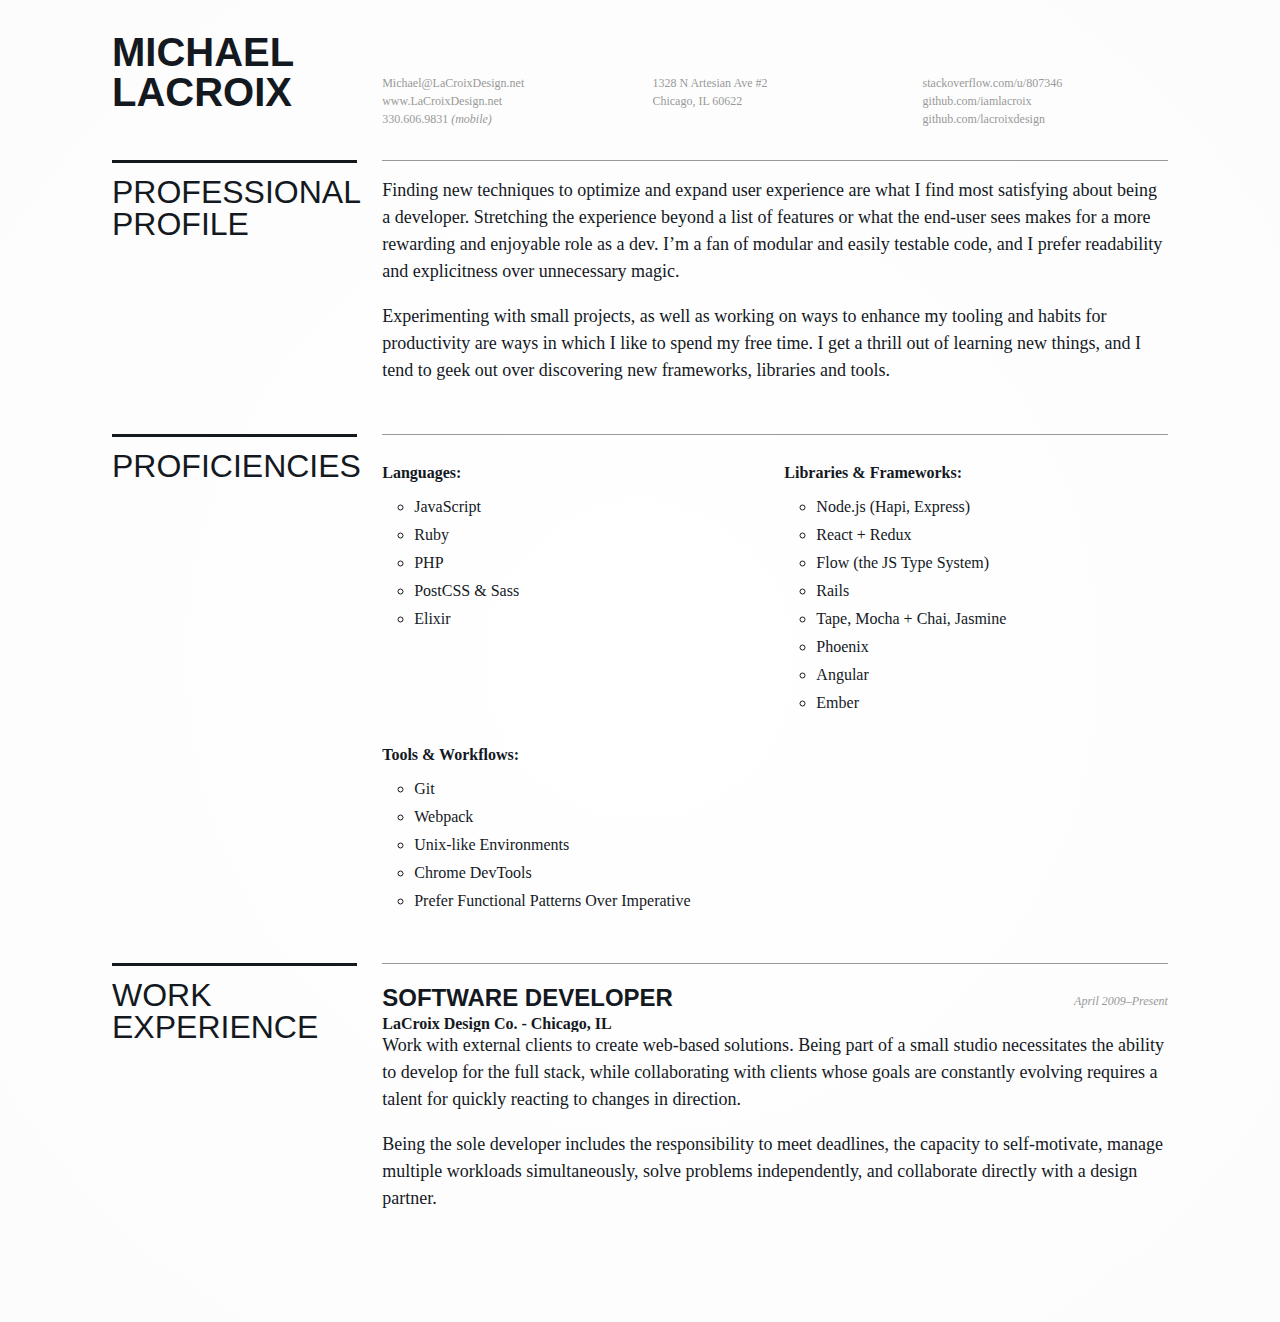
==== index.html @ 907eaae1 "Automated commit at 2016-06-10 21:20:50 UTC by middleman-deploy 0.1.3" ====
<!DOCTYPE html> <html class=no-js lang=en-US> <head> <meta charset=utf-8> <title>Résumé of Michael LaCroix</title> <meta http-equiv=Content-Type content="text/html; charset=UTF-8"> <meta http-equiv=X-UA-Compatible content="IE=edge,chrome=1"> <meta name=description content="Michael LaCroix is a software developer located in Chicago, IL"> <meta name=author content="Michael LaCroix, James LaCroix"> <meta name=viewport content="initial-scale=1.0, user-scalable=no, maximum-scale=1.0"> <meta name=apple-mobile-web-app-capable content=yes> <meta name=apple-mobile-web-app-status-bar-style content=black> <meta property="og:title" content="Résumé of Michael LaCroix"> <meta property="og:image" content="http://michael.lacroix.io/images/facebook-meta-image-52f21f10.png"> <meta property="og:url" content="http://michael.lacroix.io/"> <meta property="og:description" content="Michael LaCroix is a software developer located in Chicago, IL"> <meta property="og:site_name" content="Résumé of Michael LaCroix"> <link href="/favicon.ico" rel="shortcut icon"> <link rel=apple-touch-icon href="/apple-touch-icon-60x60.png"> <link rel=apple-touch-icon href="/apple-touch-icon-76x76.png" sizes=76x76> <link rel=apple-touch-icon href="/apple-touch-icon-120x120.png" sizes=120x120> <link rel=apple-touch-icon href="/apple-touch-icon-152x152.png" sizes=152x152> <link rel=canonical href="//michael.lacroix.io/"> <link href="/stylesheets/application-af970063.css" media=all rel=stylesheet /> <link rel=stylesheet href="//cloud.typography.com/806434/641502/css/fonts.css"> <script src="/javascripts/modernizr-b9464f14.js"></script> <script>
      (function(i,s,o,g,r,a,m){i['GoogleAnalyticsObject']=r;i[r]=i[r]||function(){
      (i[r].q=i[r].q||[]).push(arguments)},i[r].l=1*new Date();a=s.createElement(o),
      m=s.getElementsByTagName(o)[0];a.async=1;a.src=g;m.parentNode.insertBefore(a,m)
      })(window,document,'script','//www.google-analytics.com/analytics.js','ga');

      ga('create', 'UA-11518275-13', 'lacroix.io');
      ga('send', 'pageview');
    </script> </head> <body> <header id=header><div class=l-constrained><div class=l-titling><h1>Michael LaCroix</h1></div><div class=l-content><div class=l-contact><div class="l-contact-item header--contact"><h4><a href="mailto:michael@lacroixdesign.net">Michael@LaCroixDesign.net</a></h4><h4><a href="//www.lacroixdesign.net" target=_blank>www.LaCroixDesign.net</a></h4><h4><a href="tel:+13306069831">330.606.9831 <em>(mobile)</em></a></h4></div><div class="l-contact-item header--contact"><h4>1328 N Artesian Ave #2<br>Chicago, IL 60622</h4></div><div class="l-contact-item header--contact ie-omega"><h4><a href="//stackoverflow.com/users/807346/michael-lacroix" target=_blank>stackoverflow.com/u/807346</a></h4><h4><a href="https://github.com/iamlacroix" target=_blank>github.com/iamlacroix</a></h4><h4><a href="https://github.com/lacroixdesign" target=_blank>github.com/lacroixdesign</a></h4></div></div></div></div></header> <div class=l-constrained><section class=l-section id=profile><div class=l-titling><div class=m-section-title><h1>Professional Profile</h1></div></div><div class="l-content m-content"><p>Finding new techniques to optimize and expand user experience are what I find most satisfying about being a developer. Stretching the experience beyond a list of features or what the end-user sees makes for a more rewarding and enjoyable role as a dev. I’m a fan of modular and easily testable code, and I prefer readability and explicitness over unnecessary magic.</p><p>Experimenting with small projects, as well as working on ways to enhance my tooling and habits for productivity are ways in which I like to spend my free time. I get a thrill out of learning new things, and I tend to geek out over discovering new frameworks, libraries and tools.</p></div></section><section class=l-section id=skills><div class=l-titling><div class=m-section-title><h1>Proficiencies</h1></div></div><div class="l-content m-content"><div class=l-skills><h3>Languages:</h3><ul><li>JavaScript</li><li>Ruby</li><li>PHP</li><li>PostCSS & Sass</li><li>Elixir</li></ul></div><div class="l-skills ie-omega"><h3>Libraries &amp; Frameworks:</h3><ul><li>Node.js (Hapi, Express)</li><li>React + Redux</li><li>Flow (the JS Type System)</li><li>Rails</li><li>Tape, Mocha + Chai, Jasmine</li><li>Phoenix</li><li>Angular</li><li>Ember</li></ul></div><div class=l-skills><h3>Tools &amp; Workflows:</h3><ul class=m-skills><li>Git</li><li>Webpack</li><li>Unix-like Environments</li><li>Chrome DevTools</li><li>Prefer Functional Patterns Over Imperative</li></ul></div></div></section><section class=l-section id=experience><div class=l-titling><div class=m-section-title><h1>Work Experience</h1></div></div><div class="l-content m-content"><article><div class=l-meta><div class=l-position><h2>Software Developer</h2><h3>LaCroix Design Co. - Chicago, IL</h3></div><div class=l-timeframe><h4>April 2009&ndash;Present</h4></div></div><p>Work with external clients to create web-based solutions. Being part of a small studio necessitates the ability to develop for the full stack, while collaborating with clients whose goals are constantly evolving requires a talent for quickly reacting to changes in direction.</p><p>Being the sole developer includes the responsibility to meet deadlines, the capacity to self-motivate, manage multiple workloads simultaneously, solve problems independently, and collaborate directly with a design partner.</p></article></div></section></div> <br/><br/><br/> <script>
      var clicky_site_ids = clicky_site_ids || [];
      clicky_site_ids.push(100743372);
      (function() {
        var s = document.createElement('script');
        s.type = 'text/javascript';
        s.async = true;
        s.src = '//static.getclicky.com/js';
        ( document.getElementsByTagName('head')[0] || document.getElementsByTagName('body')[0] ).appendChild( s );
      })();
    </script> </body> </html>
---- stylesheets/application-af970063.css ----
*{-webkit-box-sizing:border-box;-moz-box-sizing:border-box;box-sizing:border-box}/*! normalize.css v2.1.0 | MIT License | git.io/normalize */article,aside,details,figcaption,figure,footer,header,hgroup,main,nav,section,summary{display:block}audio,canvas,video{display:inline-block}audio:not([controls]){display:none;height:0}[hidden]{display:none}html{font-family:sans-serif;-webkit-text-size-adjust:100%;-ms-text-size-adjust:100%}body{margin:0}a:focus{outline:thin dotted}a:active,a:hover{outline:0}h1{font-size:2em;margin:0.67em 0}abbr[title]{border-bottom:1px dotted}b,strong{font-weight:bold}dfn{font-style:italic}hr{-moz-box-sizing:content-box;box-sizing:content-box;height:0}mark{background:#ff0;color:#000}code,kbd,pre,samp{font-family:monospace, serif;font-size:1em}pre{white-space:pre-wrap}q{quotes:"\201C" "\201D" "\2018" "\2019"}small{font-size:80%}sub,sup{font-size:75%;line-height:0;position:relative;vertical-align:baseline}sup{top:-0.5em}sub{bottom:-0.25em}img{border:0}svg:not(:root){overflow:hidden}figure{margin:0}fieldset{border:1px solid #c0c0c0;margin:0 2px;padding:0.35em 0.625em 0.75em}legend{border:0;padding:0}button,input,select,textarea{font-family:inherit;font-size:100%;margin:0}button,input{line-height:normal}button,select{text-transform:none}button,html input[type="button"],input[type="reset"],input[type="submit"]{-webkit-appearance:button;cursor:pointer}button[disabled],html input[disabled]{cursor:default}input[type="checkbox"],input[type="radio"]{box-sizing:border-box;padding:0}input[type="search"]{-webkit-appearance:textfield;-moz-box-sizing:content-box;-webkit-box-sizing:content-box;box-sizing:content-box}input[type="search"]::-webkit-search-cancel-button,input[type="search"]::-webkit-search-decoration{-webkit-appearance:none}button::-moz-focus-inner,input::-moz-focus-inner{border:0;padding:0}textarea{overflow:auto;vertical-align:top}table{border-collapse:collapse;border-spacing:0}html body{padding-left:0;padding-right:0}*{-webkit-font-smoothing:antialiased !important;-moz-osx-font-smoothing:grayscale !important}body{padding:0;margin:0;color:#444;background:#FFF;font-family:"HelveticaNeue", "Helvetica Neue", Helvetica, Arial, sans-serif;font-size:100%;font-weight:normal;line-height:1.25}::selection{background:#DDD;text-shadow:none}hr{border:solid #ddd;border-width:1px 0 0;clear:both;margin:1em 0;height:0}h1,h2,h3,h4,h5,h6{line-height:1.5;margin:0}h1{font-size:2em}h2{font-size:1.75em}h3{font-size:1.5em}h4{font-size:1.25em}h5{font-size:1em}h6{font-size:0.75em}p{margin:0 0 1em 0}em{font-style:italic}strong{font-weight:bold}small{font-size:80%}a,a:hover,a:focus,a:visited{color:inherit;text-decoration:none;outline:0}blockquote,blockquote p{font-size:1.125em;line-height:1.35em;color:#777;font-style:italic}blockquote{margin:0 0 1.25em;padding:0.5em 1.25em 0 1.25em;border-left:1px solid #ddd}ul,ol{padding:0;margin-bottom:1.25em;margin-left:2em}ol{list-style:decimal}ul{list-style:circle}ul.square{list-style:square outside}ul.circle{list-style:circle outside}ul.disc{list-style:disc outside}ul ul,ul ol,ol ol,ol ul{margin:0.25em 0 0.25em 2em;font-size:90%}ul ul li,ul ol li,ol ol li,ol ul li{margin-bottom:0.5em}li{margin-bottom:0.5em}form{margin-bottom:1.25em}fieldset{padding:0;margin:0 0 1.25em 0;border:none}input[type="text"],input[type="password"],input[type="email"],textarea,select{border:1px solid #ccc;padding:6px 4px;outline:none;-moz-border-radius:2px;-webkit-border-radius:2px;border-radius:2px;font:13px "HelveticaNeue", "Helvetica Neue", Helvetica, Arial, sans-serif;color:#777;margin:0;width:210px;max-width:100%;display:block;margin-bottom:1.25em;background:#fff}select{height:1.625em;line-height:1.625em;padding:0}input[type="text"]:focus,input[type="password"]:focus,input[type="email"]:focus,textarea:focus{border:1px solid #aaa;color:#444;-moz-box-shadow:0 0 3px rgba(0,0,0,0.2);-webkit-box-shadow:0 0 3px rgba(0,0,0,0.2);box-shadow:0 0 3px rgba(0,0,0,0.2)}textarea{min-height:60px}label,legend{display:block;margin-bottom:0.25em;font-weight:bold;font-size:0.8125em}select{width:15em}input[type="checkbox"]{display:inline}label span,legend span{font-weight:normal;font-size:0.875em;color:#444}table caption{text-transform:uppercase;font-weight:bold;padding-left:0.5em;color:#666}th,td{border-bottom:1px solid #eeeeee;padding:0.75em 0.5em;text-align:left}table.simple td,table.simple th{border:none;padding:0.75em 0.7em 0.75em 0}table.bordered td,table.bordered th{border:1px solid #ddd}table.stroked td,table.stroked th{border-bottom:1px solid #eee}table.striped tbody tr:nth-child(odd) td{background-color:#f8f8f8}table.hovered tbody tr:hover td,table.hovered thead tr:hover th{background-color:#f6f6f6}.thead-gray td,.thead-gray th{background-color:#f0f0f0}.thead-black td,.thead-black th{font-weight:normal;color:#f6f6f6;color:rgba(255,255,255,0.9);background-color:#222}table.bordered .thead-black td,table.bordered .thead-black th{border:1px solid #444}@font-face{font-family:"icomoon";src:url("/fonts/icomoon/icomoon-0a1be534.eot");src:url("/fonts/icomoon/icomoon-0a1be534.eot?#iefix") format("eot"),url("/fonts/icomoon/icomoon-99ff1fd2.woff") format("woff"),url("/fonts/icomoon/icomoon-293a812c.ttf") format("truetype"),url("/fonts/icomoon/icomoon-2fbc4300.svg") format("svg")}[data-icon]:before{font-family:'icomoon';content:attr(data-icon);speak:none;font-weight:normal;line-height:1;display:inline-block;-webkit-font-smoothing:antialiased;font-style:normal}[data-icon]{display:inline-block}@media \0screen{.ie-omega{margin-right:0 !important}}p,a,h1,h2,h3,h4,h5,label{color:inherit;font-family:inherit}h1{font-family:"Gotham Cond SSm A", "Gotham Cond SSm B", "Helvetica Neue", Verdana, Helvetica, Arial, sans-serif;font-size:2em;font-weight:400;text-transform:uppercase;line-height:1}h2{font-family:"Gotham SSm A", "Gotham SSm B", "Helvetica Neue", Verdana, Helvetica, Arial, sans-serif;font-size:1.5em;text-transform:uppercase}h3{font-family:"Mercury SSm copy A", "Mercury SSm copy B", Georgia, Cambria, "Times New Roman", Times, serif;font-size:1em;line-height:1;text-transform:capitalize}h4{color:#999999;font-family:"Mercury SSm A", "Mercury SSm B", Georgia, Cambria, "Times New Roman", Times, serif;font-size:.75em;font-weight:400}p{line-height:1.5}body{background:white;background-color:white;background-image:-webkit-gradient(radial, center center, 0, center center, 460, color-stop(0%, #fff), color-stop(100%, #fcfcfc));background-image:-webkit-radial-gradient(#fff, #fcfcfc);background-image:radial-gradient(#ffffff,#fcfcfc);color:#14191f;font-family:"Mercury SSm A", "Mercury SSm B", Georgia, Cambria, "Times New Roman", Times, serif;text-shadow:1px 1px 1px transparent}a{color:#999999}a:visited{color:#999999}a:hover{color:#f27390}a:active{color:#ec2d58}.l-constrained{overflow:hidden;*zoom:1;max-width:68em;margin-left:auto;margin-right:auto;padding-right:1em;padding-left:1em}.l-section{overflow:hidden;*zoom:1;display:block;margin-bottom:1em}.l-skills{margin-top:0.875em}@media screen and (min-width: 768px){.l-contact-item{display:block;float:left;margin-right:2.35765%;width:31.76157%}.l-contact-item:last-child{margin-right:0}.l-skills{display:block;float:left;margin-right:2.35765%;width:48.82117%}.l-skills:last-child{margin-right:0}.l-skills:nth-child(2n){margin-right:0}.l-skills:nth-child(2n+1){clear:left}}@media screen and (min-width: 900px){.l-titling{display:block;float:left;margin-right:2.35765%;width:23.23176%}.l-titling:last-child{margin-right:0}.l-content{display:block;float:left;margin-right:2.35765%;width:74.41059%;margin-right:0}.l-content:last-child{margin-right:0}.l-contact{overflow:hidden;*zoom:1;display:block;margin-top:2em}.l-contact-item{display:block;float:left;margin-right:3.16844%;width:31.22104%}.l-contact-item:last-child{margin-right:0}.l-meta{overflow:hidden;*zoom:1;display:block}.l-position{display:block;float:left;margin-right:3.16844%;width:65.61052%}.l-position:last-child{margin-right:0}.l-timeframe{display:block;float:left;margin-right:3.16844%;width:31.22104%;margin-right:0}.l-timeframe:last-child{margin-right:0}}@media print{.l-contact-item{display:block;float:left;margin-right:2.35765%;width:31.76157%}.l-contact-item:last-child{margin-right:0}.l-skills{display:block;float:left;margin-right:2.35765%;width:48.82117%}.l-skills:last-child{margin-right:0}.l-skills:nth-child(2n){margin-right:0}.l-skills:nth-child(2n+1){clear:left}.l-titling{display:block;float:left;margin-right:2.35765%;width:23.23176%}.l-titling:last-child{margin-right:0}.l-content{display:block;float:left;margin-right:2.35765%;width:74.41059%;margin-right:0}.l-content:last-child{margin-right:0}.l-contact{overflow:hidden;*zoom:1;display:block;margin-top:2em}.l-contact-item{display:block;float:left;margin-right:3.16844%;width:31.22104%}.l-contact-item:last-child{margin-right:0}.l-meta{overflow:hidden;*zoom:1;display:block}.l-position{display:block;float:left;margin-right:3.16844%;width:65.61052%}.l-position:last-child{margin-right:0}.l-timeframe{display:block;float:left;margin-right:3.16844%;width:31.22104%;margin-right:0}.l-timeframe:last-child{margin-right:0}.l-titling{font-size:0.625em}}.old-ie .l-contact-item{display:block;float:left;margin-right:2.35765%;width:31.76157%}.old-ie .l-contact-item:last-child{margin-right:0}.old-ie .l-skills{display:block;float:left;margin-right:2.35765%;width:48.82117%}.old-ie .l-skills:last-child{margin-right:0}.old-ie .l-skills:nth-child(2n){margin-right:0}.old-ie .l-skills:nth-child(2n+1){clear:left}.old-ie .l-titling{display:block;float:left;margin-right:2.35765%;width:23.23176%}.old-ie .l-titling:last-child{margin-right:0}.old-ie .l-content{display:block;float:left;margin-right:2.35765%;width:74.41059%;margin-right:0}.old-ie .l-content:last-child{margin-right:0}.old-ie .l-contact{overflow:hidden;*zoom:1;display:block;margin-top:2em}.old-ie .l-contact-item{display:block;float:left;margin-right:3.16844%;width:31.22104%}.old-ie .l-contact-item:last-child{margin-right:0}.old-ie .l-meta{overflow:hidden;*zoom:1;display:block}.old-ie .l-position{display:block;float:left;margin-right:3.16844%;width:65.61052%}.old-ie .l-position:last-child{margin-right:0}.old-ie .l-timeframe{display:block;float:left;margin-right:3.16844%;width:31.22104%;margin-right:0}.old-ie .l-timeframe:last-child{margin-right:0}.m-content{border-top:1px solid #999999;padding:1em 0}.m-content h4{font-style:italic}@media screen and (min-width: 900px){.m-content p{font-size:1.125em}.m-content h4{margin-top:1em;text-align:right}.m-content .content-profile{margin-top:0.3125em}}@media \0screen{.m-content p{font-size:1.125em}.m-content h4{margin-top:1em;text-align:right}.m-content .content-profile{margin-top:0.3125em}}.m-section-title{padding-top:0.8125em;border-top:3px solid #14191f}#header{padding:2em 0}#header h1{font-family:"Gotham SSm A", "Gotham SSm B", "Helvetica Neue", Verdana, Helvetica, Arial, sans-serif;font-size:2.5em;font-weight:700}#header h2{font-size:0.5em}#header .header--contact{margin-top:0.625em}@media print{#header .l-contact{margin-top:1.25em;font-size:0.875em}}#footer{padding:1em 0;margin-top:1em;border-top:1px solid #cccccc;background:#fafaf7;background-color:#fafaf7;background-image:-webkit-gradient(radial, center center, 0, center center, 460, color-stop(0%, #fafaf7), color-stop(100%, #f8f8f3));background-image:-webkit-radial-gradient(#fafaf7, #f8f8f3);background-image:radial-gradient(#fafaf7,#f8f8f3);font-size:3em;text-align:center}#footer h2{font-size:0.25em}
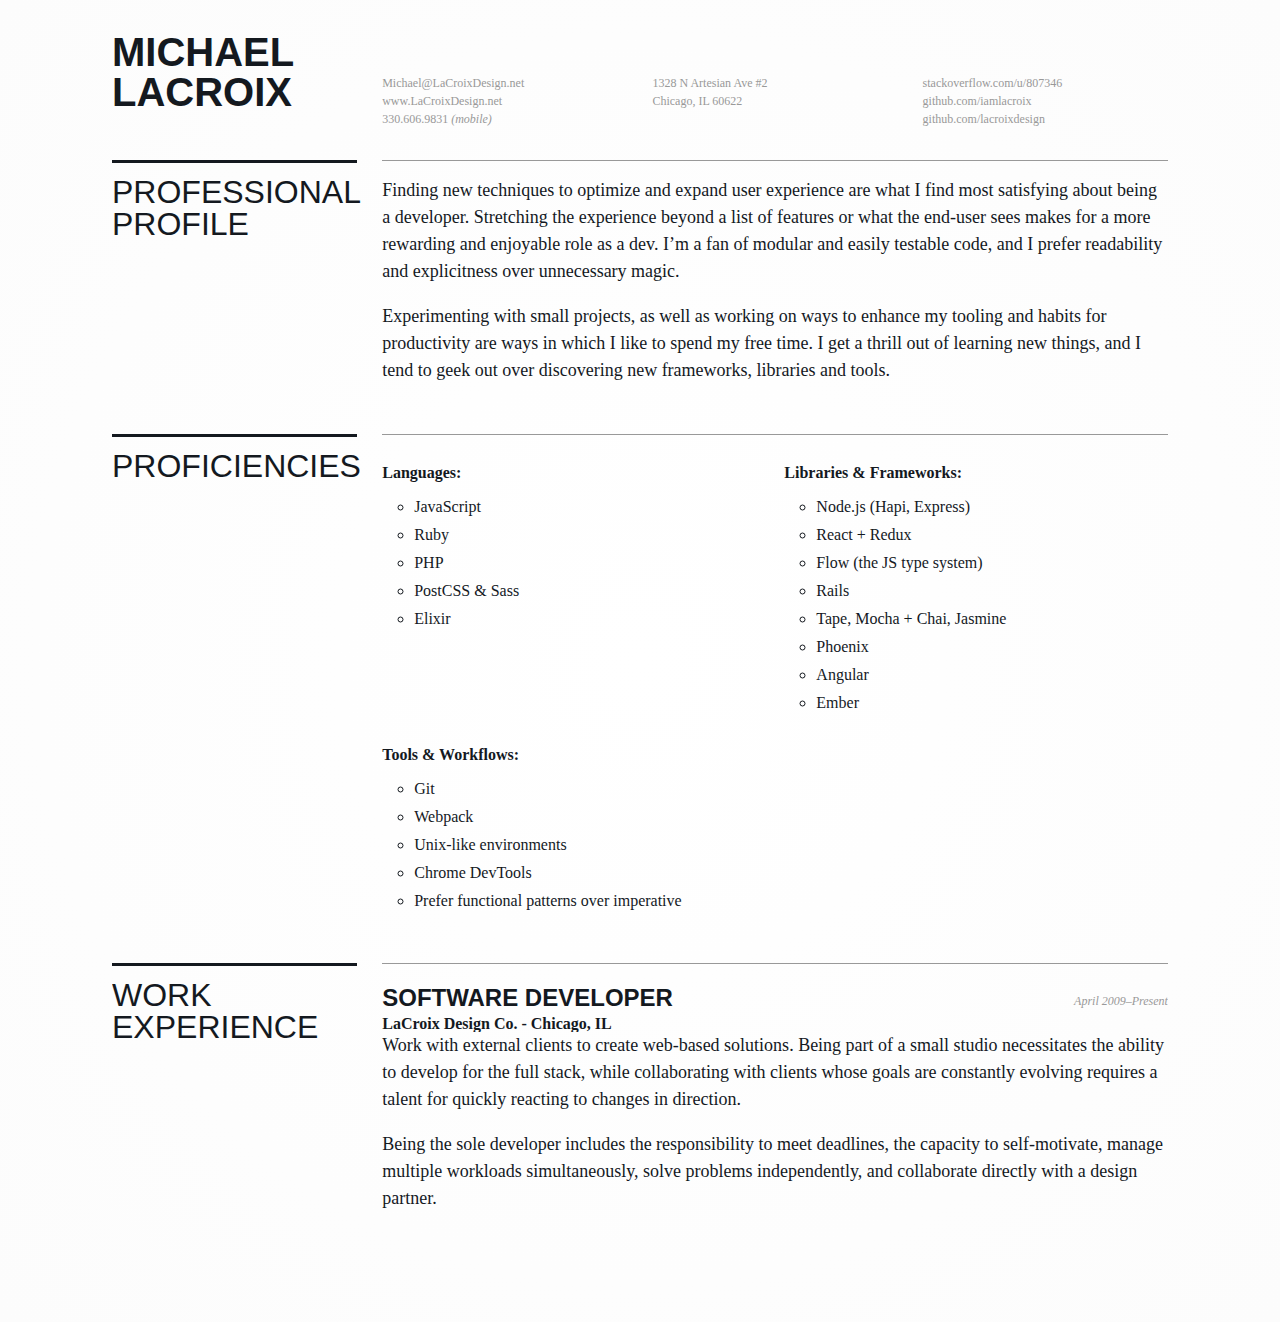
==== commit ef0a3970: "Automated commit at 2016-06-10 21:24:24 UTC by middleman-deploy 0.1.3" ====
--- a/index.html
+++ b/index.html
@@ -6,7 +6,7 @@
 
       ga('create', 'UA-11518275-13', 'lacroix.io');
       ga('send', 'pageview');
-    </script> </head> <body> <header id=header><div class=l-constrained><div class=l-titling><h1>Michael LaCroix</h1></div><div class=l-content><div class=l-contact><div class="l-contact-item header--contact"><h4><a href="mailto:michael@lacroixdesign.net">Michael@LaCroixDesign.net</a></h4><h4><a href="//www.lacroixdesign.net" target=_blank>www.LaCroixDesign.net</a></h4><h4><a href="tel:+13306069831">330.606.9831 <em>(mobile)</em></a></h4></div><div class="l-contact-item header--contact"><h4>1328 N Artesian Ave #2<br>Chicago, IL 60622</h4></div><div class="l-contact-item header--contact ie-omega"><h4><a href="//stackoverflow.com/users/807346/michael-lacroix" target=_blank>stackoverflow.com/u/807346</a></h4><h4><a href="https://github.com/iamlacroix" target=_blank>github.com/iamlacroix</a></h4><h4><a href="https://github.com/lacroixdesign" target=_blank>github.com/lacroixdesign</a></h4></div></div></div></div></header> <div class=l-constrained><section class=l-section id=profile><div class=l-titling><div class=m-section-title><h1>Professional Profile</h1></div></div><div class="l-content m-content"><p>Finding new techniques to optimize and expand user experience are what I find most satisfying about being a developer. Stretching the experience beyond a list of features or what the end-user sees makes for a more rewarding and enjoyable role as a dev. I’m a fan of modular and easily testable code, and I prefer readability and explicitness over unnecessary magic.</p><p>Experimenting with small projects, as well as working on ways to enhance my tooling and habits for productivity are ways in which I like to spend my free time. I get a thrill out of learning new things, and I tend to geek out over discovering new frameworks, libraries and tools.</p></div></section><section class=l-section id=skills><div class=l-titling><div class=m-section-title><h1>Proficiencies</h1></div></div><div class="l-content m-content"><div class=l-skills><h3>Languages:</h3><ul><li>JavaScript</li><li>Ruby</li><li>PHP</li><li>PostCSS & Sass</li><li>Elixir</li></ul></div><div class="l-skills ie-omega"><h3>Libraries &amp; Frameworks:</h3><ul><li>Node.js (Hapi, Express)</li><li>React + Redux</li><li>Flow (the JS Type System)</li><li>Rails</li><li>Tape, Mocha + Chai, Jasmine</li><li>Phoenix</li><li>Angular</li><li>Ember</li></ul></div><div class=l-skills><h3>Tools &amp; Workflows:</h3><ul class=m-skills><li>Git</li><li>Webpack</li><li>Unix-like Environments</li><li>Chrome DevTools</li><li>Prefer Functional Patterns Over Imperative</li></ul></div></div></section><section class=l-section id=experience><div class=l-titling><div class=m-section-title><h1>Work Experience</h1></div></div><div class="l-content m-content"><article><div class=l-meta><div class=l-position><h2>Software Developer</h2><h3>LaCroix Design Co. - Chicago, IL</h3></div><div class=l-timeframe><h4>April 2009&ndash;Present</h4></div></div><p>Work with external clients to create web-based solutions. Being part of a small studio necessitates the ability to develop for the full stack, while collaborating with clients whose goals are constantly evolving requires a talent for quickly reacting to changes in direction.</p><p>Being the sole developer includes the responsibility to meet deadlines, the capacity to self-motivate, manage multiple workloads simultaneously, solve problems independently, and collaborate directly with a design partner.</p></article></div></section></div> <br/><br/><br/> <script>
+    </script> </head> <body> <header id=header><div class=l-constrained><div class=l-titling><h1>Michael LaCroix</h1></div><div class=l-content><div class=l-contact><div class="l-contact-item header--contact"><h4><a href="mailto:michael@lacroixdesign.net">Michael@LaCroixDesign.net</a></h4><h4><a href="//www.lacroixdesign.net" target=_blank>www.LaCroixDesign.net</a></h4><h4><a href="tel:+13306069831">330.606.9831 <em>(mobile)</em></a></h4></div><div class="l-contact-item header--contact"><h4>1328 N Artesian Ave #2<br>Chicago, IL 60622</h4></div><div class="l-contact-item header--contact ie-omega"><h4><a href="//stackoverflow.com/users/807346/michael-lacroix" target=_blank>stackoverflow.com/u/807346</a></h4><h4><a href="https://github.com/iamlacroix" target=_blank>github.com/iamlacroix</a></h4><h4><a href="https://github.com/lacroixdesign" target=_blank>github.com/lacroixdesign</a></h4></div></div></div></div></header> <div class=l-constrained><section class=l-section id=profile><div class=l-titling><div class=m-section-title><h1>Professional Profile</h1></div></div><div class="l-content m-content"><p>Finding new techniques to optimize and expand user experience are what I find most satisfying about being a developer. Stretching the experience beyond a list of features or what the end-user sees makes for a more rewarding and enjoyable role as a dev. I’m a fan of modular and easily testable code, and I prefer readability and explicitness over unnecessary magic.</p><p>Experimenting with small projects, as well as working on ways to enhance my tooling and habits for productivity are ways in which I like to spend my free time. I get a thrill out of learning new things, and I tend to geek out over discovering new frameworks, libraries and tools.</p></div></section><section class=l-section id=skills><div class=l-titling><div class=m-section-title><h1>Proficiencies</h1></div></div><div class="l-content m-content"><div class=l-skills><h3>Languages:</h3><ul><li>JavaScript</li><li>Ruby</li><li>PHP</li><li>PostCSS & Sass</li><li>Elixir</li></ul></div><div class="l-skills ie-omega"><h3>Libraries &amp; Frameworks:</h3><ul><li>Node.js (Hapi, Express)</li><li>React + Redux</li><li>Flow (the JS type system)</li><li>Rails</li><li>Tape, Mocha + Chai, Jasmine</li><li>Phoenix</li><li>Angular</li><li>Ember</li></ul></div><div class=l-skills><h3>Tools &amp; Workflows:</h3><ul class=m-skills><li>Git</li><li>Webpack</li><li>Unix-like environments</li><li>Chrome DevTools</li><li>Prefer functional patterns over imperative</li></ul></div></div></section><section class=l-section id=experience><div class=l-titling><div class=m-section-title><h1>Work Experience</h1></div></div><div class="l-content m-content"><article><div class=l-meta><div class=l-position><h2>Software Developer</h2><h3>LaCroix Design Co. - Chicago, IL</h3></div><div class=l-timeframe><h4>April 2009&ndash;Present</h4></div></div><p>Work with external clients to create web-based solutions. Being part of a small studio necessitates the ability to develop for the full stack, while collaborating with clients whose goals are constantly evolving requires a talent for quickly reacting to changes in direction.</p><p>Being the sole developer includes the responsibility to meet deadlines, the capacity to self-motivate, manage multiple workloads simultaneously, solve problems independently, and collaborate directly with a design partner.</p></article></div></section></div> <br/><br/><br/> <script>
       var clicky_site_ids = clicky_site_ids || [];
       clicky_site_ids.push(100743372);
       (function() {
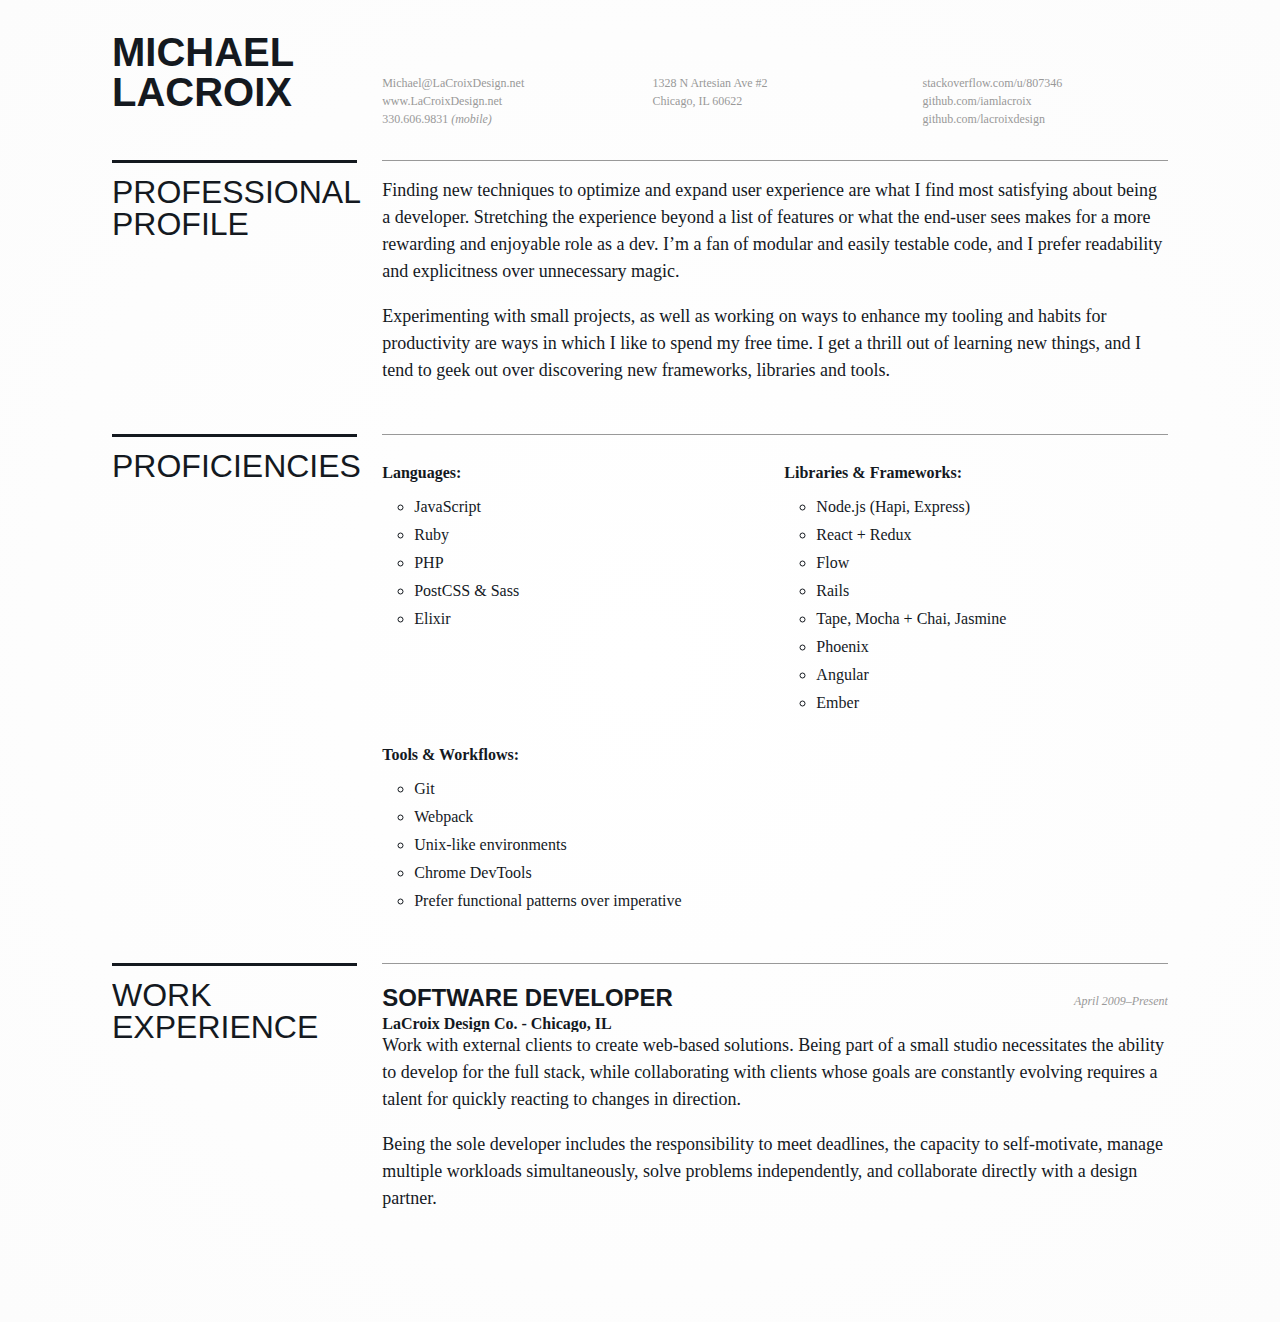
==== commit aad2cc4b: "Automated commit at 2016-06-10 21:26:21 UTC by middleman-deploy 0.1.3" ====
--- a/index.html
+++ b/index.html
@@ -6,7 +6,7 @@
 
       ga('create', 'UA-11518275-13', 'lacroix.io');
       ga('send', 'pageview');
-    </script> </head> <body> <header id=header><div class=l-constrained><div class=l-titling><h1>Michael LaCroix</h1></div><div class=l-content><div class=l-contact><div class="l-contact-item header--contact"><h4><a href="mailto:michael@lacroixdesign.net">Michael@LaCroixDesign.net</a></h4><h4><a href="//www.lacroixdesign.net" target=_blank>www.LaCroixDesign.net</a></h4><h4><a href="tel:+13306069831">330.606.9831 <em>(mobile)</em></a></h4></div><div class="l-contact-item header--contact"><h4>1328 N Artesian Ave #2<br>Chicago, IL 60622</h4></div><div class="l-contact-item header--contact ie-omega"><h4><a href="//stackoverflow.com/users/807346/michael-lacroix" target=_blank>stackoverflow.com/u/807346</a></h4><h4><a href="https://github.com/iamlacroix" target=_blank>github.com/iamlacroix</a></h4><h4><a href="https://github.com/lacroixdesign" target=_blank>github.com/lacroixdesign</a></h4></div></div></div></div></header> <div class=l-constrained><section class=l-section id=profile><div class=l-titling><div class=m-section-title><h1>Professional Profile</h1></div></div><div class="l-content m-content"><p>Finding new techniques to optimize and expand user experience are what I find most satisfying about being a developer. Stretching the experience beyond a list of features or what the end-user sees makes for a more rewarding and enjoyable role as a dev. I’m a fan of modular and easily testable code, and I prefer readability and explicitness over unnecessary magic.</p><p>Experimenting with small projects, as well as working on ways to enhance my tooling and habits for productivity are ways in which I like to spend my free time. I get a thrill out of learning new things, and I tend to geek out over discovering new frameworks, libraries and tools.</p></div></section><section class=l-section id=skills><div class=l-titling><div class=m-section-title><h1>Proficiencies</h1></div></div><div class="l-content m-content"><div class=l-skills><h3>Languages:</h3><ul><li>JavaScript</li><li>Ruby</li><li>PHP</li><li>PostCSS & Sass</li><li>Elixir</li></ul></div><div class="l-skills ie-omega"><h3>Libraries &amp; Frameworks:</h3><ul><li>Node.js (Hapi, Express)</li><li>React + Redux</li><li>Flow (the JS type system)</li><li>Rails</li><li>Tape, Mocha + Chai, Jasmine</li><li>Phoenix</li><li>Angular</li><li>Ember</li></ul></div><div class=l-skills><h3>Tools &amp; Workflows:</h3><ul class=m-skills><li>Git</li><li>Webpack</li><li>Unix-like environments</li><li>Chrome DevTools</li><li>Prefer functional patterns over imperative</li></ul></div></div></section><section class=l-section id=experience><div class=l-titling><div class=m-section-title><h1>Work Experience</h1></div></div><div class="l-content m-content"><article><div class=l-meta><div class=l-position><h2>Software Developer</h2><h3>LaCroix Design Co. - Chicago, IL</h3></div><div class=l-timeframe><h4>April 2009&ndash;Present</h4></div></div><p>Work with external clients to create web-based solutions. Being part of a small studio necessitates the ability to develop for the full stack, while collaborating with clients whose goals are constantly evolving requires a talent for quickly reacting to changes in direction.</p><p>Being the sole developer includes the responsibility to meet deadlines, the capacity to self-motivate, manage multiple workloads simultaneously, solve problems independently, and collaborate directly with a design partner.</p></article></div></section></div> <br/><br/><br/> <script>
+    </script> </head> <body> <header id=header><div class=l-constrained><div class=l-titling><h1>Michael LaCroix</h1></div><div class=l-content><div class=l-contact><div class="l-contact-item header--contact"><h4><a href="mailto:michael@lacroixdesign.net">Michael@LaCroixDesign.net</a></h4><h4><a href="//www.lacroixdesign.net" target=_blank>www.LaCroixDesign.net</a></h4><h4><a href="tel:+13306069831">330.606.9831 <em>(mobile)</em></a></h4></div><div class="l-contact-item header--contact"><h4>1328 N Artesian Ave #2<br>Chicago, IL 60622</h4></div><div class="l-contact-item header--contact ie-omega"><h4><a href="//stackoverflow.com/users/807346/michael-lacroix" target=_blank>stackoverflow.com/u/807346</a></h4><h4><a href="https://github.com/iamlacroix" target=_blank>github.com/iamlacroix</a></h4><h4><a href="https://github.com/lacroixdesign" target=_blank>github.com/lacroixdesign</a></h4></div></div></div></div></header> <div class=l-constrained><section class=l-section id=profile><div class=l-titling><div class=m-section-title><h1>Professional Profile</h1></div></div><div class="l-content m-content"><p>Finding new techniques to optimize and expand user experience are what I find most satisfying about being a developer. Stretching the experience beyond a list of features or what the end-user sees makes for a more rewarding and enjoyable role as a dev. I’m a fan of modular and easily testable code, and I prefer readability and explicitness over unnecessary magic.</p><p>Experimenting with small projects, as well as working on ways to enhance my tooling and habits for productivity are ways in which I like to spend my free time. I get a thrill out of learning new things, and I tend to geek out over discovering new frameworks, libraries and tools.</p></div></section><section class=l-section id=skills><div class=l-titling><div class=m-section-title><h1>Proficiencies</h1></div></div><div class="l-content m-content"><div class=l-skills><h3>Languages:</h3><ul><li>JavaScript</li><li>Ruby</li><li>PHP</li><li>PostCSS & Sass</li><li>Elixir</li></ul></div><div class="l-skills ie-omega"><h3>Libraries &amp; Frameworks:</h3><ul><li>Node.js (Hapi, Express)</li><li>React + Redux</li><li>Flow</li><li>Rails</li><li>Tape, Mocha + Chai, Jasmine</li><li>Phoenix</li><li>Angular</li><li>Ember</li></ul></div><div class=l-skills><h3>Tools &amp; Workflows:</h3><ul class=m-skills><li>Git</li><li>Webpack</li><li>Unix-like environments</li><li>Chrome DevTools</li><li>Prefer functional patterns over imperative</li></ul></div></div></section><section class=l-section id=experience><div class=l-titling><div class=m-section-title><h1>Work Experience</h1></div></div><div class="l-content m-content"><article><div class=l-meta><div class=l-position><h2>Software Developer</h2><h3>LaCroix Design Co. - Chicago, IL</h3></div><div class=l-timeframe><h4>April 2009&ndash;Present</h4></div></div><p>Work with external clients to create web-based solutions. Being part of a small studio necessitates the ability to develop for the full stack, while collaborating with clients whose goals are constantly evolving requires a talent for quickly reacting to changes in direction.</p><p>Being the sole developer includes the responsibility to meet deadlines, the capacity to self-motivate, manage multiple workloads simultaneously, solve problems independently, and collaborate directly with a design partner.</p></article></div></section></div> <br/><br/><br/> <script>
       var clicky_site_ids = clicky_site_ids || [];
       clicky_site_ids.push(100743372);
       (function() {
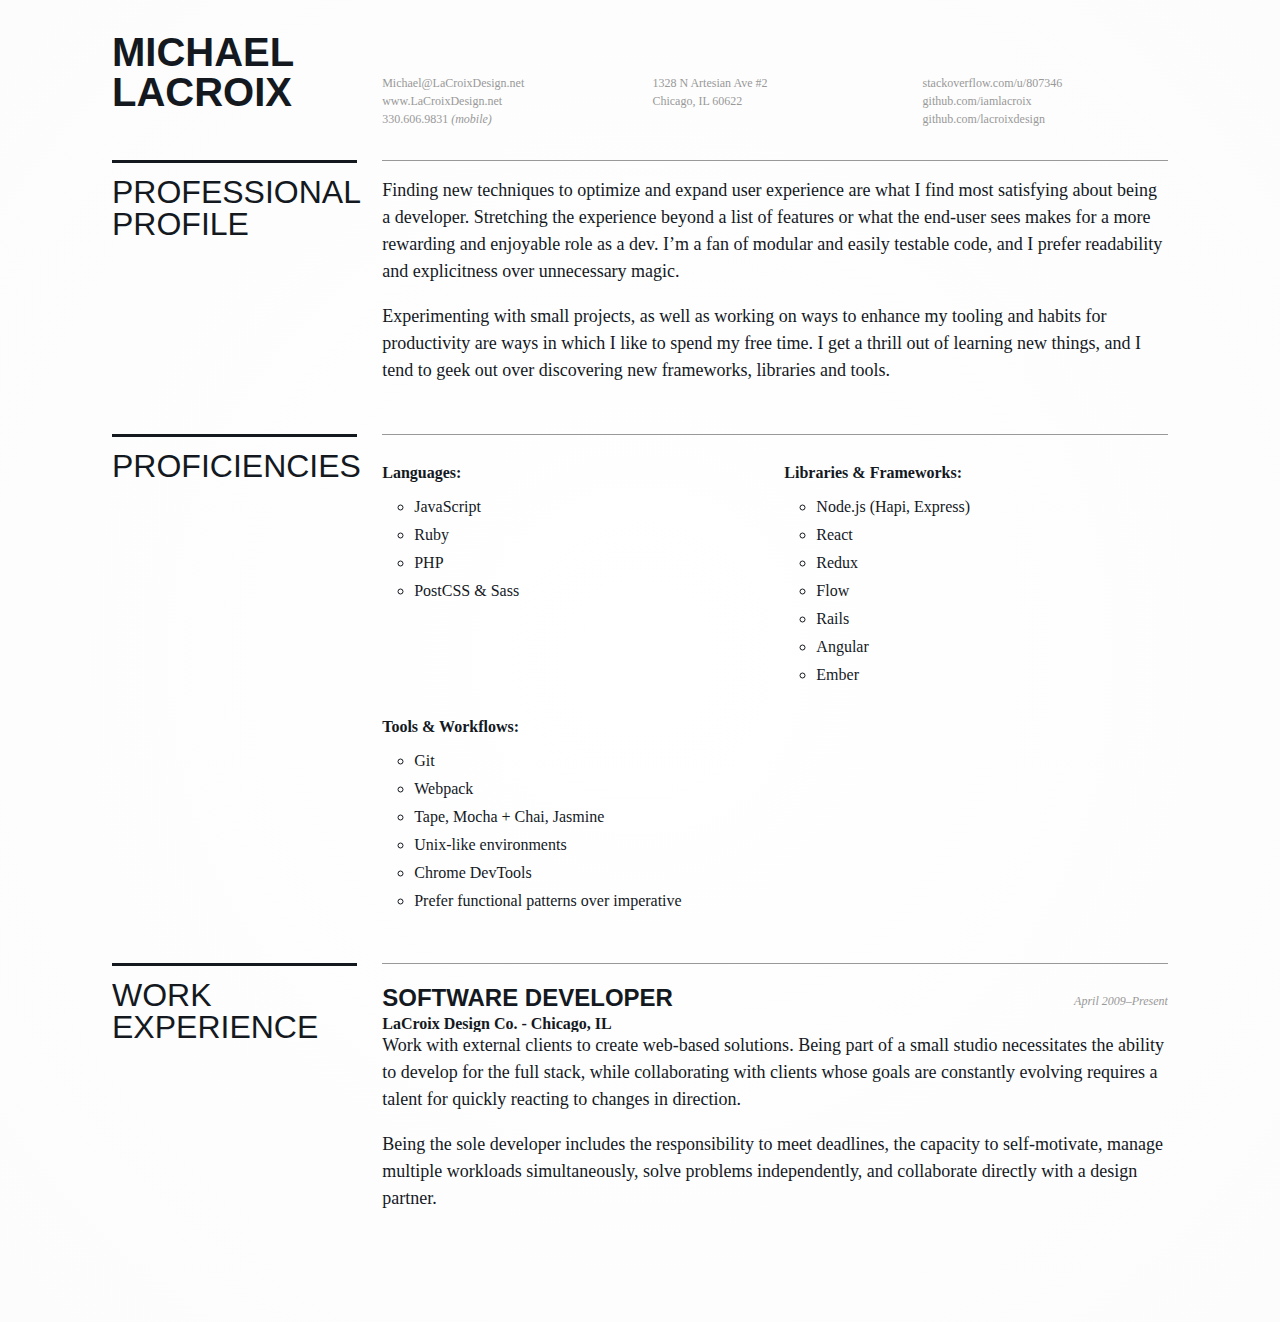
==== commit ca79645c: "Automated commit at 2016-06-10 22:09:43 UTC by middleman-deploy 0.1.3" ====
--- a/index.html
+++ b/index.html
@@ -6,7 +6,7 @@
 
       ga('create', 'UA-11518275-13', 'lacroix.io');
       ga('send', 'pageview');
-    </script> </head> <body> <header id=header><div class=l-constrained><div class=l-titling><h1>Michael LaCroix</h1></div><div class=l-content><div class=l-contact><div class="l-contact-item header--contact"><h4><a href="mailto:michael@lacroixdesign.net">Michael@LaCroixDesign.net</a></h4><h4><a href="//www.lacroixdesign.net" target=_blank>www.LaCroixDesign.net</a></h4><h4><a href="tel:+13306069831">330.606.9831 <em>(mobile)</em></a></h4></div><div class="l-contact-item header--contact"><h4>1328 N Artesian Ave #2<br>Chicago, IL 60622</h4></div><div class="l-contact-item header--contact ie-omega"><h4><a href="//stackoverflow.com/users/807346/michael-lacroix" target=_blank>stackoverflow.com/u/807346</a></h4><h4><a href="https://github.com/iamlacroix" target=_blank>github.com/iamlacroix</a></h4><h4><a href="https://github.com/lacroixdesign" target=_blank>github.com/lacroixdesign</a></h4></div></div></div></div></header> <div class=l-constrained><section class=l-section id=profile><div class=l-titling><div class=m-section-title><h1>Professional Profile</h1></div></div><div class="l-content m-content"><p>Finding new techniques to optimize and expand user experience are what I find most satisfying about being a developer. Stretching the experience beyond a list of features or what the end-user sees makes for a more rewarding and enjoyable role as a dev. I’m a fan of modular and easily testable code, and I prefer readability and explicitness over unnecessary magic.</p><p>Experimenting with small projects, as well as working on ways to enhance my tooling and habits for productivity are ways in which I like to spend my free time. I get a thrill out of learning new things, and I tend to geek out over discovering new frameworks, libraries and tools.</p></div></section><section class=l-section id=skills><div class=l-titling><div class=m-section-title><h1>Proficiencies</h1></div></div><div class="l-content m-content"><div class=l-skills><h3>Languages:</h3><ul><li>JavaScript</li><li>Ruby</li><li>PHP</li><li>PostCSS & Sass</li><li>Elixir</li></ul></div><div class="l-skills ie-omega"><h3>Libraries &amp; Frameworks:</h3><ul><li>Node.js (Hapi, Express)</li><li>React + Redux</li><li>Flow</li><li>Rails</li><li>Tape, Mocha + Chai, Jasmine</li><li>Phoenix</li><li>Angular</li><li>Ember</li></ul></div><div class=l-skills><h3>Tools &amp; Workflows:</h3><ul class=m-skills><li>Git</li><li>Webpack</li><li>Unix-like environments</li><li>Chrome DevTools</li><li>Prefer functional patterns over imperative</li></ul></div></div></section><section class=l-section id=experience><div class=l-titling><div class=m-section-title><h1>Work Experience</h1></div></div><div class="l-content m-content"><article><div class=l-meta><div class=l-position><h2>Software Developer</h2><h3>LaCroix Design Co. - Chicago, IL</h3></div><div class=l-timeframe><h4>April 2009&ndash;Present</h4></div></div><p>Work with external clients to create web-based solutions. Being part of a small studio necessitates the ability to develop for the full stack, while collaborating with clients whose goals are constantly evolving requires a talent for quickly reacting to changes in direction.</p><p>Being the sole developer includes the responsibility to meet deadlines, the capacity to self-motivate, manage multiple workloads simultaneously, solve problems independently, and collaborate directly with a design partner.</p></article></div></section></div> <br/><br/><br/> <script>
+    </script> </head> <body> <header id=header><div class=l-constrained><div class=l-titling><h1>Michael LaCroix</h1></div><div class=l-content><div class=l-contact><div class="l-contact-item header--contact"><h4><a href="mailto:michael@lacroixdesign.net">Michael@LaCroixDesign.net</a></h4><h4><a href="//www.lacroixdesign.net" target=_blank>www.LaCroixDesign.net</a></h4><h4><a href="tel:+13306069831">330.606.9831 <em>(mobile)</em></a></h4></div><div class="l-contact-item header--contact"><h4>1328 N Artesian Ave #2<br>Chicago, IL 60622</h4></div><div class="l-contact-item header--contact ie-omega"><h4><a href="//stackoverflow.com/users/807346/michael-lacroix" target=_blank>stackoverflow.com/u/807346</a></h4><h4><a href="https://github.com/iamlacroix" target=_blank>github.com/iamlacroix</a></h4><h4><a href="https://github.com/lacroixdesign" target=_blank>github.com/lacroixdesign</a></h4></div></div></div></div></header> <div class=l-constrained><section class=l-section id=profile><div class=l-titling><div class=m-section-title><h1>Professional Profile</h1></div></div><div class="l-content m-content"><p>Finding new techniques to optimize and expand user experience are what I find most satisfying about being a developer. Stretching the experience beyond a list of features or what the end-user sees makes for a more rewarding and enjoyable role as a dev. I’m a fan of modular and easily testable code, and I prefer readability and explicitness over unnecessary magic.</p><p>Experimenting with small projects, as well as working on ways to enhance my tooling and habits for productivity are ways in which I like to spend my free time. I get a thrill out of learning new things, and I tend to geek out over discovering new frameworks, libraries and tools.</p></div></section><section class=l-section id=skills><div class=l-titling><div class=m-section-title><h1>Proficiencies</h1></div></div><div class="l-content m-content"><div class=l-skills><h3>Languages:</h3><ul><li>JavaScript</li><li>Ruby</li><li>PHP</li><li>PostCSS & Sass</li></ul></div><div class="l-skills ie-omega"><h3>Libraries &amp; Frameworks:</h3><ul><li>Node.js (Hapi, Express)</li><li>React</li><li>Redux</li><li>Flow</li><li>Rails</li><li>Angular</li><li>Ember</li></ul></div><div class=l-skills><h3>Tools &amp; Workflows:</h3><ul class=m-skills><li>Git</li><li>Webpack</li><li>Tape, Mocha + Chai, Jasmine</li><li>Unix-like environments</li><li>Chrome DevTools</li><li>Prefer functional patterns over imperative</li></ul></div></div></section><section class=l-section id=experience><div class=l-titling><div class=m-section-title><h1>Work Experience</h1></div></div><div class="l-content m-content"><article><div class=l-meta><div class=l-position><h2>Software Developer</h2><h3>LaCroix Design Co. - Chicago, IL</h3></div><div class=l-timeframe><h4>April 2009&ndash;Present</h4></div></div><p>Work with external clients to create web-based solutions. Being part of a small studio necessitates the ability to develop for the full stack, while collaborating with clients whose goals are constantly evolving requires a talent for quickly reacting to changes in direction.</p><p>Being the sole developer includes the responsibility to meet deadlines, the capacity to self-motivate, manage multiple workloads simultaneously, solve problems independently, and collaborate directly with a design partner.</p></article></div></section></div> <br/><br/><br/> <script>
       var clicky_site_ids = clicky_site_ids || [];
       clicky_site_ids.push(100743372);
       (function() {
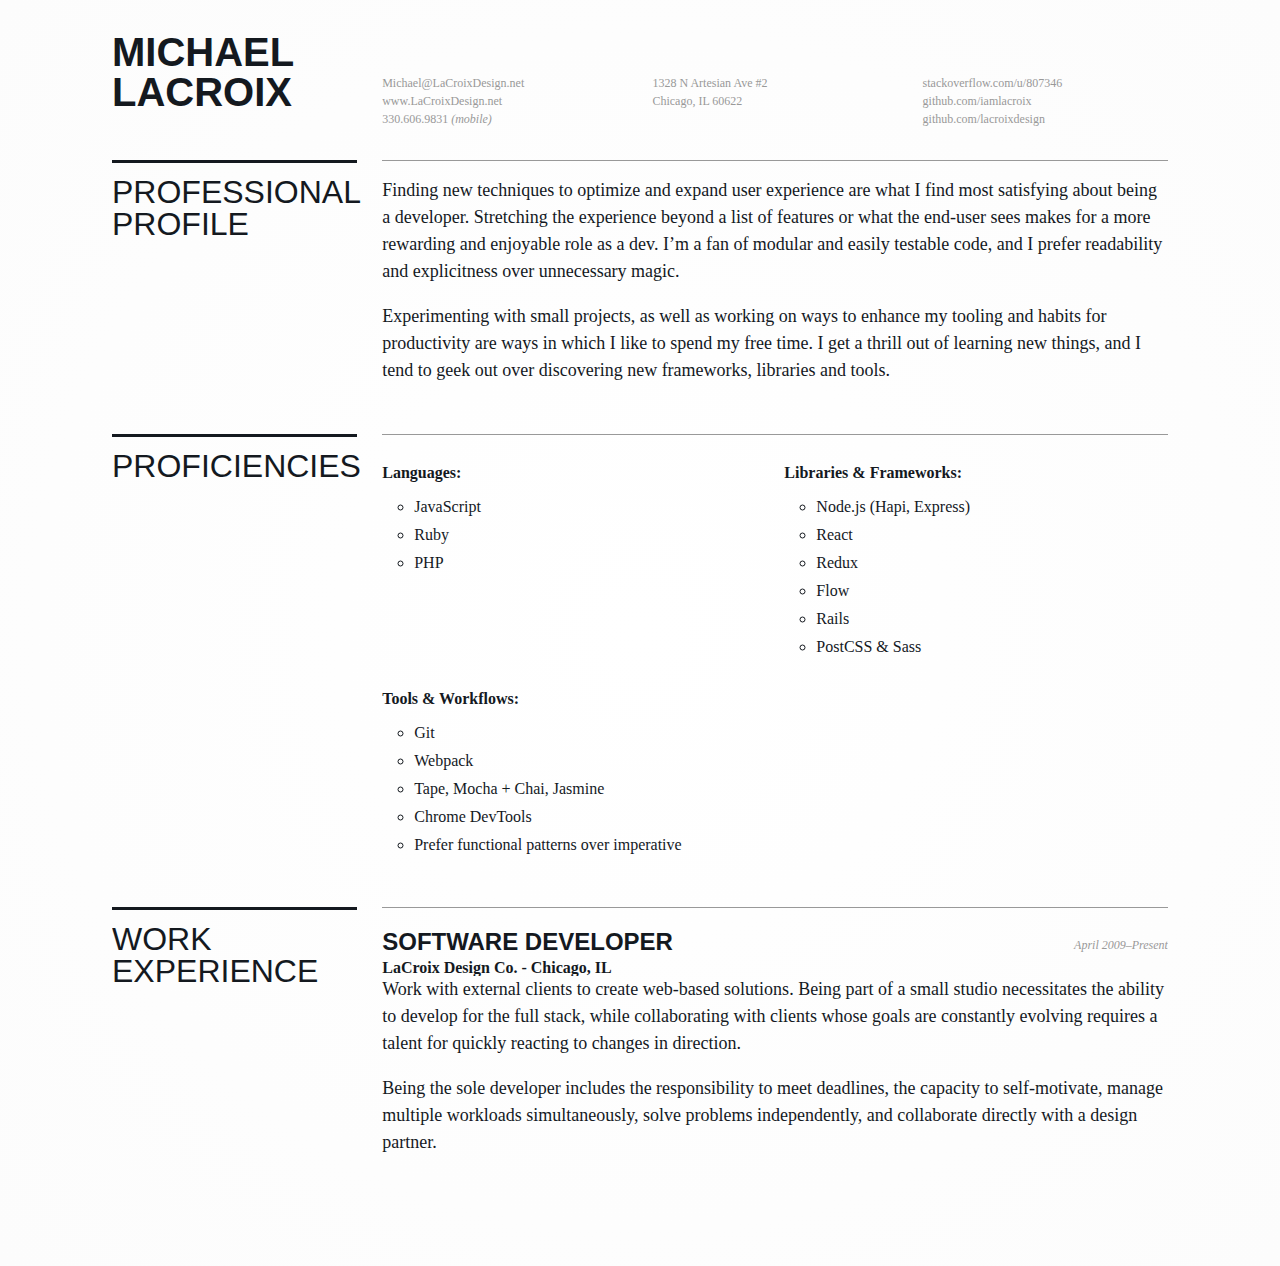
==== commit 7141f2d5: "Automated commit at 2016-07-20 16:40:37 UTC by middleman-deploy 0.1.3" ====
--- a/index.html
+++ b/index.html
@@ -6,7 +6,7 @@
 
       ga('create', 'UA-11518275-13', 'lacroix.io');
       ga('send', 'pageview');
-    </script> </head> <body> <header id=header><div class=l-constrained><div class=l-titling><h1>Michael LaCroix</h1></div><div class=l-content><div class=l-contact><div class="l-contact-item header--contact"><h4><a href="mailto:michael@lacroixdesign.net">Michael@LaCroixDesign.net</a></h4><h4><a href="//www.lacroixdesign.net" target=_blank>www.LaCroixDesign.net</a></h4><h4><a href="tel:+13306069831">330.606.9831 <em>(mobile)</em></a></h4></div><div class="l-contact-item header--contact"><h4>1328 N Artesian Ave #2<br>Chicago, IL 60622</h4></div><div class="l-contact-item header--contact ie-omega"><h4><a href="//stackoverflow.com/users/807346/michael-lacroix" target=_blank>stackoverflow.com/u/807346</a></h4><h4><a href="https://github.com/iamlacroix" target=_blank>github.com/iamlacroix</a></h4><h4><a href="https://github.com/lacroixdesign" target=_blank>github.com/lacroixdesign</a></h4></div></div></div></div></header> <div class=l-constrained><section class=l-section id=profile><div class=l-titling><div class=m-section-title><h1>Professional Profile</h1></div></div><div class="l-content m-content"><p>Finding new techniques to optimize and expand user experience are what I find most satisfying about being a developer. Stretching the experience beyond a list of features or what the end-user sees makes for a more rewarding and enjoyable role as a dev. I’m a fan of modular and easily testable code, and I prefer readability and explicitness over unnecessary magic.</p><p>Experimenting with small projects, as well as working on ways to enhance my tooling and habits for productivity are ways in which I like to spend my free time. I get a thrill out of learning new things, and I tend to geek out over discovering new frameworks, libraries and tools.</p></div></section><section class=l-section id=skills><div class=l-titling><div class=m-section-title><h1>Proficiencies</h1></div></div><div class="l-content m-content"><div class=l-skills><h3>Languages:</h3><ul><li>JavaScript</li><li>Ruby</li><li>PHP</li><li>PostCSS & Sass</li></ul></div><div class="l-skills ie-omega"><h3>Libraries &amp; Frameworks:</h3><ul><li>Node.js (Hapi, Express)</li><li>React</li><li>Redux</li><li>Flow</li><li>Rails</li><li>Angular</li><li>Ember</li></ul></div><div class=l-skills><h3>Tools &amp; Workflows:</h3><ul class=m-skills><li>Git</li><li>Webpack</li><li>Tape, Mocha + Chai, Jasmine</li><li>Unix-like environments</li><li>Chrome DevTools</li><li>Prefer functional patterns over imperative</li></ul></div></div></section><section class=l-section id=experience><div class=l-titling><div class=m-section-title><h1>Work Experience</h1></div></div><div class="l-content m-content"><article><div class=l-meta><div class=l-position><h2>Software Developer</h2><h3>LaCroix Design Co. - Chicago, IL</h3></div><div class=l-timeframe><h4>April 2009&ndash;Present</h4></div></div><p>Work with external clients to create web-based solutions. Being part of a small studio necessitates the ability to develop for the full stack, while collaborating with clients whose goals are constantly evolving requires a talent for quickly reacting to changes in direction.</p><p>Being the sole developer includes the responsibility to meet deadlines, the capacity to self-motivate, manage multiple workloads simultaneously, solve problems independently, and collaborate directly with a design partner.</p></article></div></section></div> <br/><br/><br/> <script>
+    </script> </head> <body> <header id=header><div class=l-constrained><div class=l-titling><h1>Michael LaCroix</h1></div><div class=l-content><div class=l-contact><div class="l-contact-item header--contact"><h4><a href="mailto:michael@lacroixdesign.net">Michael@LaCroixDesign.net</a></h4><h4><a href="//www.lacroixdesign.net" target=_blank>www.LaCroixDesign.net</a></h4><h4><a href="tel:+13306069831">330.606.9831 <em>(mobile)</em></a></h4></div><div class="l-contact-item header--contact"><h4>1328 N Artesian Ave #2<br>Chicago, IL 60622</h4></div><div class="l-contact-item header--contact ie-omega"><h4><a href="//stackoverflow.com/users/807346/michael-lacroix" target=_blank>stackoverflow.com/u/807346</a></h4><h4><a href="https://github.com/iamlacroix" target=_blank>github.com/iamlacroix</a></h4><h4><a href="https://github.com/lacroixdesign" target=_blank>github.com/lacroixdesign</a></h4></div></div></div></div></header> <div class=l-constrained><section class=l-section id=profile><div class=l-titling><div class=m-section-title><h1>Professional Profile</h1></div></div><div class="l-content m-content"><p>Finding new techniques to optimize and expand user experience are what I find most satisfying about being a developer. Stretching the experience beyond a list of features or what the end-user sees makes for a more rewarding and enjoyable role as a dev. I’m a fan of modular and easily testable code, and I prefer readability and explicitness over unnecessary magic.</p><p>Experimenting with small projects, as well as working on ways to enhance my tooling and habits for productivity are ways in which I like to spend my free time. I get a thrill out of learning new things, and I tend to geek out over discovering new frameworks, libraries and tools.</p></div></section><section class=l-section id=skills><div class=l-titling><div class=m-section-title><h1>Proficiencies</h1></div></div><div class="l-content m-content"><div class=l-skills><h3>Languages:</h3><ul><li>JavaScript</li><li>Ruby</li><li>PHP</li></ul></div><div class="l-skills ie-omega"><h3>Libraries &amp; Frameworks:</h3><ul><li>Node.js (Hapi, Express)</li><li>React</li><li>Redux</li><li>Flow</li><li>Rails</li><li>PostCSS & Sass</li></ul></div><div class=l-skills><h3>Tools &amp; Workflows:</h3><ul class=m-skills><li>Git</li><li>Webpack</li><li>Tape, Mocha + Chai, Jasmine</li><li>Chrome DevTools</li><li>Prefer functional patterns over imperative</li></ul></div></div></section><section class=l-section id=experience><div class=l-titling><div class=m-section-title><h1>Work Experience</h1></div></div><div class="l-content m-content"><article><div class=l-meta><div class=l-position><h2>Software Developer</h2><h3>LaCroix Design Co. - Chicago, IL</h3></div><div class=l-timeframe><h4>April 2009&ndash;Present</h4></div></div><p>Work with external clients to create web-based solutions. Being part of a small studio necessitates the ability to develop for the full stack, while collaborating with clients whose goals are constantly evolving requires a talent for quickly reacting to changes in direction.</p><p>Being the sole developer includes the responsibility to meet deadlines, the capacity to self-motivate, manage multiple workloads simultaneously, solve problems independently, and collaborate directly with a design partner.</p></article></div></section></div> <br/><br/><br/> <script>
       var clicky_site_ids = clicky_site_ids || [];
       clicky_site_ids.push(100743372);
       (function() {
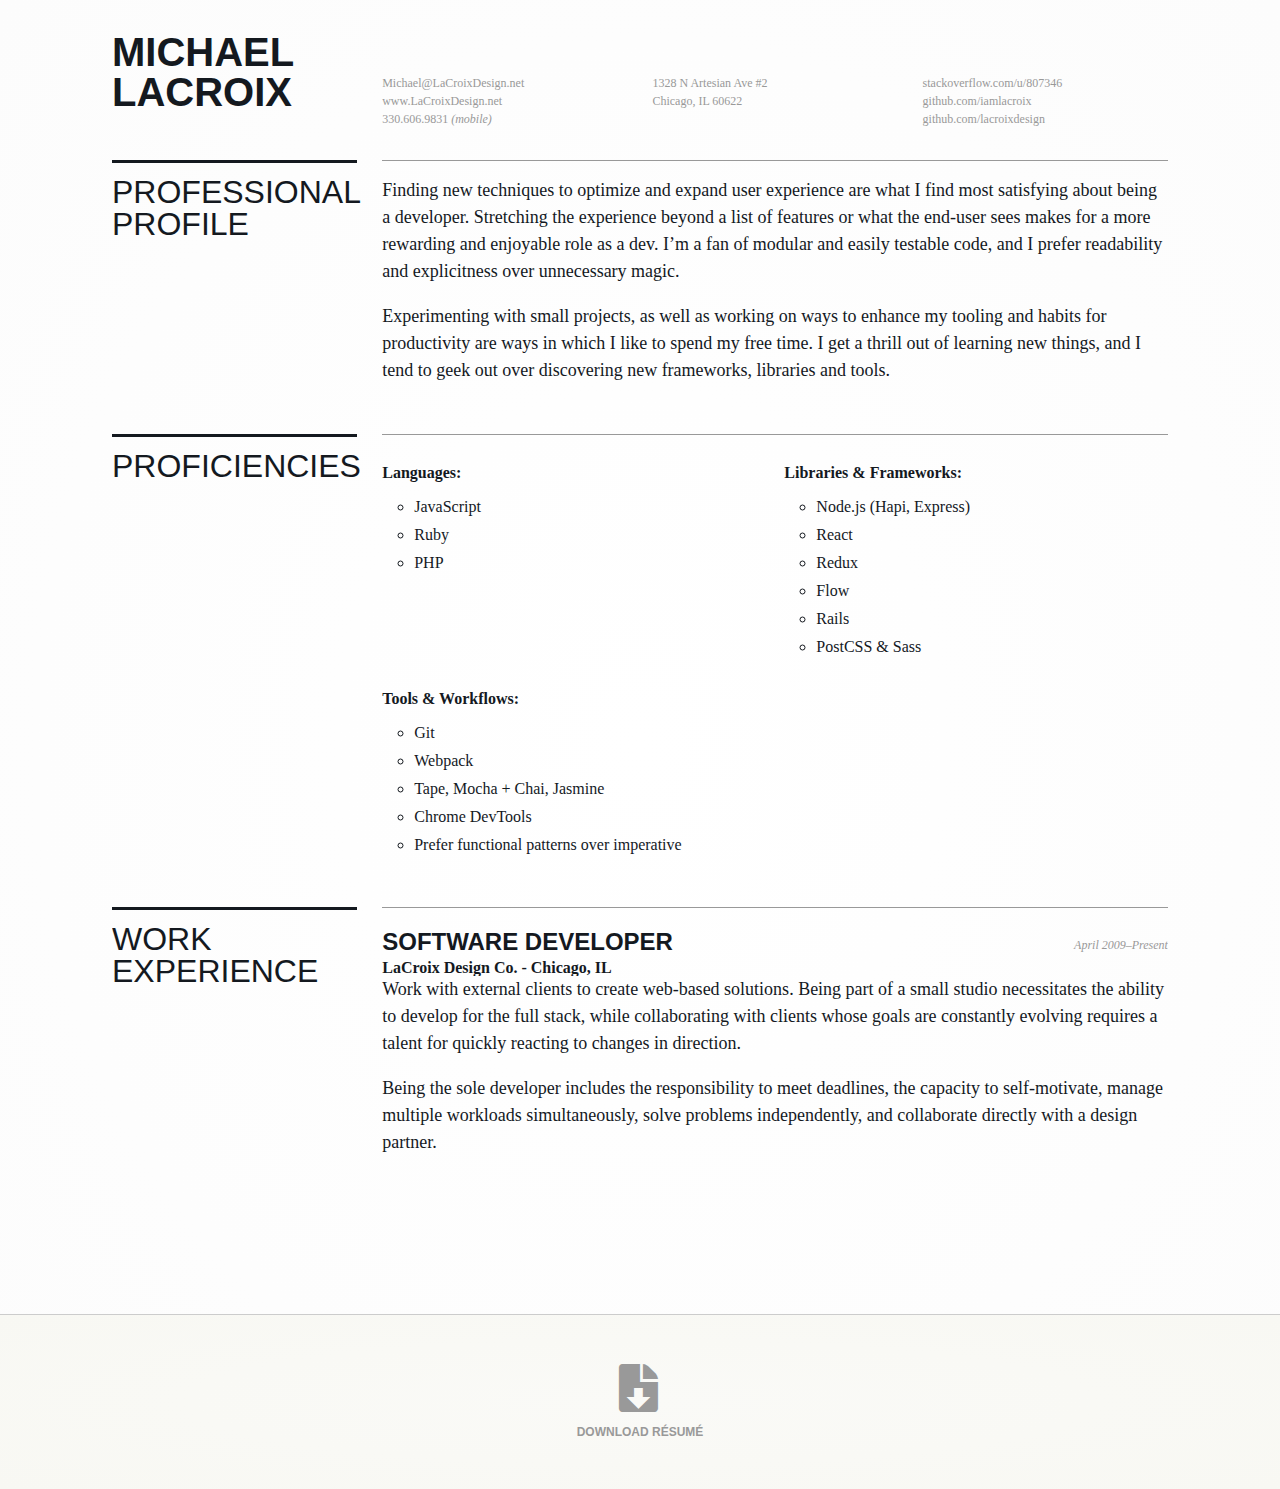
==== commit c97664c9: "Automated commit at 2016-07-27 22:11:20 UTC by middleman-deploy 0.1.3" ====
--- a/index.html
+++ b/index.html
@@ -6,7 +6,7 @@
 
       ga('create', 'UA-11518275-13', 'lacroix.io');
       ga('send', 'pageview');
-    </script> </head> <body> <header id=header><div class=l-constrained><div class=l-titling><h1>Michael LaCroix</h1></div><div class=l-content><div class=l-contact><div class="l-contact-item header--contact"><h4><a href="mailto:michael@lacroixdesign.net">Michael@LaCroixDesign.net</a></h4><h4><a href="//www.lacroixdesign.net" target=_blank>www.LaCroixDesign.net</a></h4><h4><a href="tel:+13306069831">330.606.9831 <em>(mobile)</em></a></h4></div><div class="l-contact-item header--contact"><h4>1328 N Artesian Ave #2<br>Chicago, IL 60622</h4></div><div class="l-contact-item header--contact ie-omega"><h4><a href="//stackoverflow.com/users/807346/michael-lacroix" target=_blank>stackoverflow.com/u/807346</a></h4><h4><a href="https://github.com/iamlacroix" target=_blank>github.com/iamlacroix</a></h4><h4><a href="https://github.com/lacroixdesign" target=_blank>github.com/lacroixdesign</a></h4></div></div></div></div></header> <div class=l-constrained><section class=l-section id=profile><div class=l-titling><div class=m-section-title><h1>Professional Profile</h1></div></div><div class="l-content m-content"><p>Finding new techniques to optimize and expand user experience are what I find most satisfying about being a developer. Stretching the experience beyond a list of features or what the end-user sees makes for a more rewarding and enjoyable role as a dev. I’m a fan of modular and easily testable code, and I prefer readability and explicitness over unnecessary magic.</p><p>Experimenting with small projects, as well as working on ways to enhance my tooling and habits for productivity are ways in which I like to spend my free time. I get a thrill out of learning new things, and I tend to geek out over discovering new frameworks, libraries and tools.</p></div></section><section class=l-section id=skills><div class=l-titling><div class=m-section-title><h1>Proficiencies</h1></div></div><div class="l-content m-content"><div class=l-skills><h3>Languages:</h3><ul><li>JavaScript</li><li>Ruby</li><li>PHP</li></ul></div><div class="l-skills ie-omega"><h3>Libraries &amp; Frameworks:</h3><ul><li>Node.js (Hapi, Express)</li><li>React</li><li>Redux</li><li>Flow</li><li>Rails</li><li>PostCSS & Sass</li></ul></div><div class=l-skills><h3>Tools &amp; Workflows:</h3><ul class=m-skills><li>Git</li><li>Webpack</li><li>Tape, Mocha + Chai, Jasmine</li><li>Chrome DevTools</li><li>Prefer functional patterns over imperative</li></ul></div></div></section><section class=l-section id=experience><div class=l-titling><div class=m-section-title><h1>Work Experience</h1></div></div><div class="l-content m-content"><article><div class=l-meta><div class=l-position><h2>Software Developer</h2><h3>LaCroix Design Co. - Chicago, IL</h3></div><div class=l-timeframe><h4>April 2009&ndash;Present</h4></div></div><p>Work with external clients to create web-based solutions. Being part of a small studio necessitates the ability to develop for the full stack, while collaborating with clients whose goals are constantly evolving requires a talent for quickly reacting to changes in direction.</p><p>Being the sole developer includes the responsibility to meet deadlines, the capacity to self-motivate, manage multiple workloads simultaneously, solve problems independently, and collaborate directly with a design partner.</p></article></div></section></div> <br/><br/><br/> <script>
+    </script> </head> <body> <header id=header><div class=l-constrained><div class=l-titling><h1>Michael LaCroix</h1></div><div class=l-content><div class=l-contact><div class="l-contact-item header--contact"><h4><a href="mailto:michael@lacroixdesign.net">Michael@LaCroixDesign.net</a></h4><h4><a href="//www.lacroixdesign.net" target=_blank>www.LaCroixDesign.net</a></h4><h4><a href="tel:+13306069831">330.606.9831 <em>(mobile)</em></a></h4></div><div class="l-contact-item header--contact"><h4>1328 N Artesian Ave #2<br>Chicago, IL 60622</h4></div><div class="l-contact-item header--contact ie-omega"><h4><a href="//stackoverflow.com/users/807346/michael-lacroix" target=_blank>stackoverflow.com/u/807346</a></h4><h4><a href="https://github.com/iamlacroix" target=_blank>github.com/iamlacroix</a></h4><h4><a href="https://github.com/lacroixdesign" target=_blank>github.com/lacroixdesign</a></h4></div></div></div></div></header> <div class=l-constrained><section class=l-section id=profile><div class=l-titling><div class=m-section-title><h1>Professional Profile</h1></div></div><div class="l-content m-content"><p>Finding new techniques to optimize and expand user experience are what I find most satisfying about being a developer. Stretching the experience beyond a list of features or what the end-user sees makes for a more rewarding and enjoyable role as a dev. I’m a fan of modular and easily testable code, and I prefer readability and explicitness over unnecessary magic.</p><p>Experimenting with small projects, as well as working on ways to enhance my tooling and habits for productivity are ways in which I like to spend my free time. I get a thrill out of learning new things, and I tend to geek out over discovering new frameworks, libraries and tools.</p></div></section><section class=l-section id=skills><div class=l-titling><div class=m-section-title><h1>Proficiencies</h1></div></div><div class="l-content m-content"><div class=l-skills><h3>Languages:</h3><ul><li>JavaScript</li><li>Ruby</li><li>PHP</li></ul></div><div class="l-skills ie-omega"><h3>Libraries &amp; Frameworks:</h3><ul><li>Node.js (Hapi, Express)</li><li>React</li><li>Redux</li><li>Flow</li><li>Rails</li><li>PostCSS & Sass</li></ul></div><div class=l-skills><h3>Tools &amp; Workflows:</h3><ul class=m-skills><li>Git</li><li>Webpack</li><li>Tape, Mocha + Chai, Jasmine</li><li>Chrome DevTools</li><li>Prefer functional patterns over imperative</li></ul></div></div></section><section class=l-section id=experience><div class=l-titling><div class=m-section-title><h1>Work Experience</h1></div></div><div class="l-content m-content"><article><div class=l-meta><div class=l-position><h2>Software Developer</h2><h3>LaCroix Design Co. - Chicago, IL</h3></div><div class=l-timeframe><h4>April 2009&ndash;Present</h4></div></div><p>Work with external clients to create web-based solutions. Being part of a small studio necessitates the ability to develop for the full stack, while collaborating with clients whose goals are constantly evolving requires a talent for quickly reacting to changes in direction.</p><p>Being the sole developer includes the responsibility to meet deadlines, the capacity to self-motivate, manage multiple workloads simultaneously, solve problems independently, and collaborate directly with a design partner.</p></article></div></section></div> <br/><br/><br/><footer id=footer><a href="//files.lacroix.io/documents/michael-lacroix_resume.pdf" target=_blank><i data-icon=&#xe081></i><h2>Download R&eacute;sum&eacute;</h2></a></footer> <script>
       var clicky_site_ids = clicky_site_ids || [];
       clicky_site_ids.push(100743372);
       (function() {
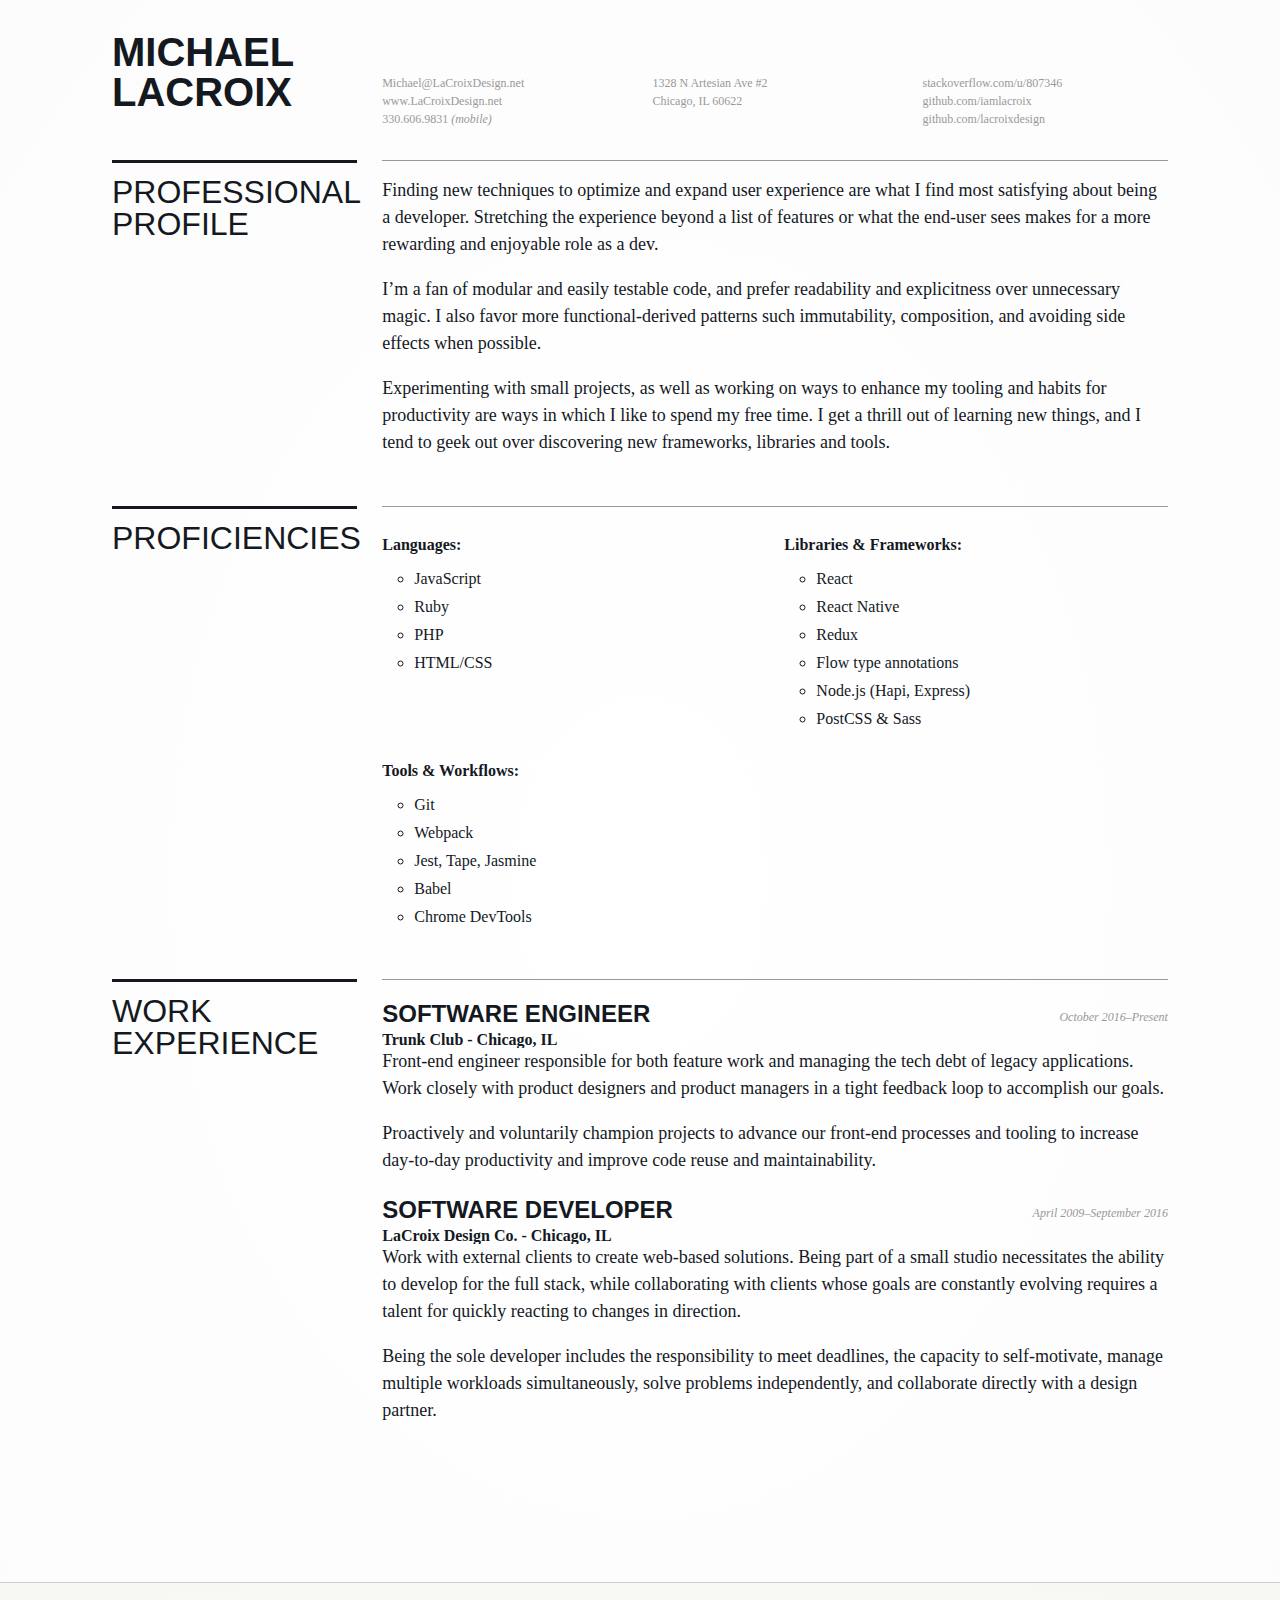
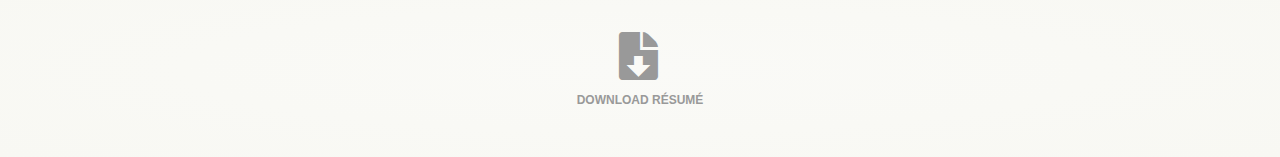
==== commit 9b071db5: "Automated commit at 2017-10-24 04:50:23 UTC by middleman-deploy 0.1.3" ====
--- a/index.html
+++ b/index.html
@@ -6,7 +6,7 @@
 
       ga('create', 'UA-11518275-13', 'lacroix.io');
       ga('send', 'pageview');
-    </script> </head> <body> <header id=header><div class=l-constrained><div class=l-titling><h1>Michael LaCroix</h1></div><div class=l-content><div class=l-contact><div class="l-contact-item header--contact"><h4><a href="mailto:michael@lacroixdesign.net">Michael@LaCroixDesign.net</a></h4><h4><a href="//www.lacroixdesign.net" target=_blank>www.LaCroixDesign.net</a></h4><h4><a href="tel:+13306069831">330.606.9831 <em>(mobile)</em></a></h4></div><div class="l-contact-item header--contact"><h4>1328 N Artesian Ave #2<br>Chicago, IL 60622</h4></div><div class="l-contact-item header--contact ie-omega"><h4><a href="//stackoverflow.com/users/807346/michael-lacroix" target=_blank>stackoverflow.com/u/807346</a></h4><h4><a href="https://github.com/iamlacroix" target=_blank>github.com/iamlacroix</a></h4><h4><a href="https://github.com/lacroixdesign" target=_blank>github.com/lacroixdesign</a></h4></div></div></div></div></header> <div class=l-constrained><section class=l-section id=profile><div class=l-titling><div class=m-section-title><h1>Professional Profile</h1></div></div><div class="l-content m-content"><p>Finding new techniques to optimize and expand user experience are what I find most satisfying about being a developer. Stretching the experience beyond a list of features or what the end-user sees makes for a more rewarding and enjoyable role as a dev. I’m a fan of modular and easily testable code, and I prefer readability and explicitness over unnecessary magic.</p><p>Experimenting with small projects, as well as working on ways to enhance my tooling and habits for productivity are ways in which I like to spend my free time. I get a thrill out of learning new things, and I tend to geek out over discovering new frameworks, libraries and tools.</p></div></section><section class=l-section id=skills><div class=l-titling><div class=m-section-title><h1>Proficiencies</h1></div></div><div class="l-content m-content"><div class=l-skills><h3>Languages:</h3><ul><li>JavaScript</li><li>Ruby</li><li>PHP</li></ul></div><div class="l-skills ie-omega"><h3>Libraries &amp; Frameworks:</h3><ul><li>Node.js (Hapi, Express)</li><li>React</li><li>Redux</li><li>Flow</li><li>Rails</li><li>PostCSS & Sass</li></ul></div><div class=l-skills><h3>Tools &amp; Workflows:</h3><ul class=m-skills><li>Git</li><li>Webpack</li><li>Tape, Mocha + Chai, Jasmine</li><li>Chrome DevTools</li><li>Prefer functional patterns over imperative</li></ul></div></div></section><section class=l-section id=experience><div class=l-titling><div class=m-section-title><h1>Work Experience</h1></div></div><div class="l-content m-content"><article><div class=l-meta><div class=l-position><h2>Software Developer</h2><h3>LaCroix Design Co. - Chicago, IL</h3></div><div class=l-timeframe><h4>April 2009&ndash;Present</h4></div></div><p>Work with external clients to create web-based solutions. Being part of a small studio necessitates the ability to develop for the full stack, while collaborating with clients whose goals are constantly evolving requires a talent for quickly reacting to changes in direction.</p><p>Being the sole developer includes the responsibility to meet deadlines, the capacity to self-motivate, manage multiple workloads simultaneously, solve problems independently, and collaborate directly with a design partner.</p></article></div></section></div> <br/><br/><br/><footer id=footer><a href="//files.lacroix.io/documents/michael-lacroix_resume.pdf" target=_blank><i data-icon=&#xe081></i><h2>Download R&eacute;sum&eacute;</h2></a></footer> <script>
+    </script> </head> <body> <header id=header><div class=l-constrained><div class=l-titling><h1>Michael LaCroix</h1></div><div class=l-content><div class=l-contact><div class="l-contact-item header--contact"><h4><a href="mailto:michael@lacroixdesign.net">Michael@LaCroixDesign.net</a></h4><h4><a href="//www.lacroixdesign.net" target=_blank>www.LaCroixDesign.net</a></h4><h4><a href="tel:+13306069831">330.606.9831 <em>(mobile)</em></a></h4></div><div class="l-contact-item header--contact"><h4>1328 N Artesian Ave #2<br>Chicago, IL 60622</h4></div><div class="l-contact-item header--contact ie-omega"><h4><a href="//stackoverflow.com/users/807346/michael-lacroix" target=_blank>stackoverflow.com/u/807346</a></h4><h4><a href="https://github.com/iamlacroix" target=_blank>github.com/iamlacroix</a></h4><h4><a href="https://github.com/lacroixdesign" target=_blank>github.com/lacroixdesign</a></h4></div></div></div></div></header> <div class=l-constrained><section class=l-section id=profile><div class=l-titling><div class=m-section-title><h1>Professional Profile</h1></div></div><div class="l-content m-content"><p>Finding new techniques to optimize and expand user experience are what I find most satisfying about being a developer. Stretching the experience beyond a list of features or what the end-user sees makes for a more rewarding and enjoyable role as a dev.</p><p>I’m a fan of modular and easily testable code, and prefer readability and explicitness over unnecessary magic. I also favor more functional-derived patterns such immutability, composition, and avoiding side effects when possible.</p><p>Experimenting with small projects, as well as working on ways to enhance my tooling and habits for productivity are ways in which I like to spend my free time. I get a thrill out of learning new things, and I tend to geek out over discovering new frameworks, libraries and tools.</p></div></section><section class=l-section id=skills><div class=l-titling><div class=m-section-title><h1>Proficiencies</h1></div></div><div class="l-content m-content"><div class=l-skills><h3>Languages:</h3><ul><li>JavaScript</li><li>Ruby</li><li>PHP</li><li>HTML/CSS</li></ul></div><div class="l-skills ie-omega"><h3>Libraries &amp; Frameworks:</h3><ul><li>React</li><li>React Native</li><li>Redux</li><li>Flow type annotations</li><li>Node.js (Hapi, Express)</li><li>PostCSS & Sass</li></ul></div><div class=l-skills><h3>Tools &amp; Workflows:</h3><ul class=m-skills><li>Git</li><li>Webpack</li><li>Jest, Tape, Jasmine</li><li>Babel</li><li>Chrome DevTools</li></ul></div></div></section><section class=l-section id=experience><div class=l-titling><div class=m-section-title><h1>Work Experience</h1></div></div><div class="l-content m-content"><article><div class=l-meta><div class=l-position><h2>Software Engineer</h2><h3>Trunk Club - Chicago, IL</h3></div><div class=l-timeframe><h4>October 2016&ndash;Present</h4></div></div><p>Front-end engineer responsible for both feature work and managing the tech debt of legacy applications. Work closely with product designers and product managers in a tight feedback loop to accomplish our goals.</p><p>Proactively and voluntarily champion projects to advance our front-end processes and tooling to increase day-to-day productivity and improve code reuse and maintainability.</p></article><article><div class=l-meta><div class=l-position><h2>Software Developer</h2><h3>LaCroix Design Co. - Chicago, IL</h3></div><div class=l-timeframe><h4>April 2009&ndash;September 2016</h4></div></div><p>Work with external clients to create web-based solutions. Being part of a small studio necessitates the ability to develop for the full stack, while collaborating with clients whose goals are constantly evolving requires a talent for quickly reacting to changes in direction.</p><p>Being the sole developer includes the responsibility to meet deadlines, the capacity to self-motivate, manage multiple workloads simultaneously, solve problems independently, and collaborate directly with a design partner.</p></article></div></section></div> <br/><br/><br/><footer id=footer><a href="//files.lacroix.io/documents/michael-lacroix_resume.pdf" target=_blank><i data-icon=&#xe081></i><h2>Download R&eacute;sum&eacute;</h2></a></footer> <script>
       var clicky_site_ids = clicky_site_ids || [];
       clicky_site_ids.push(100743372);
       (function() {
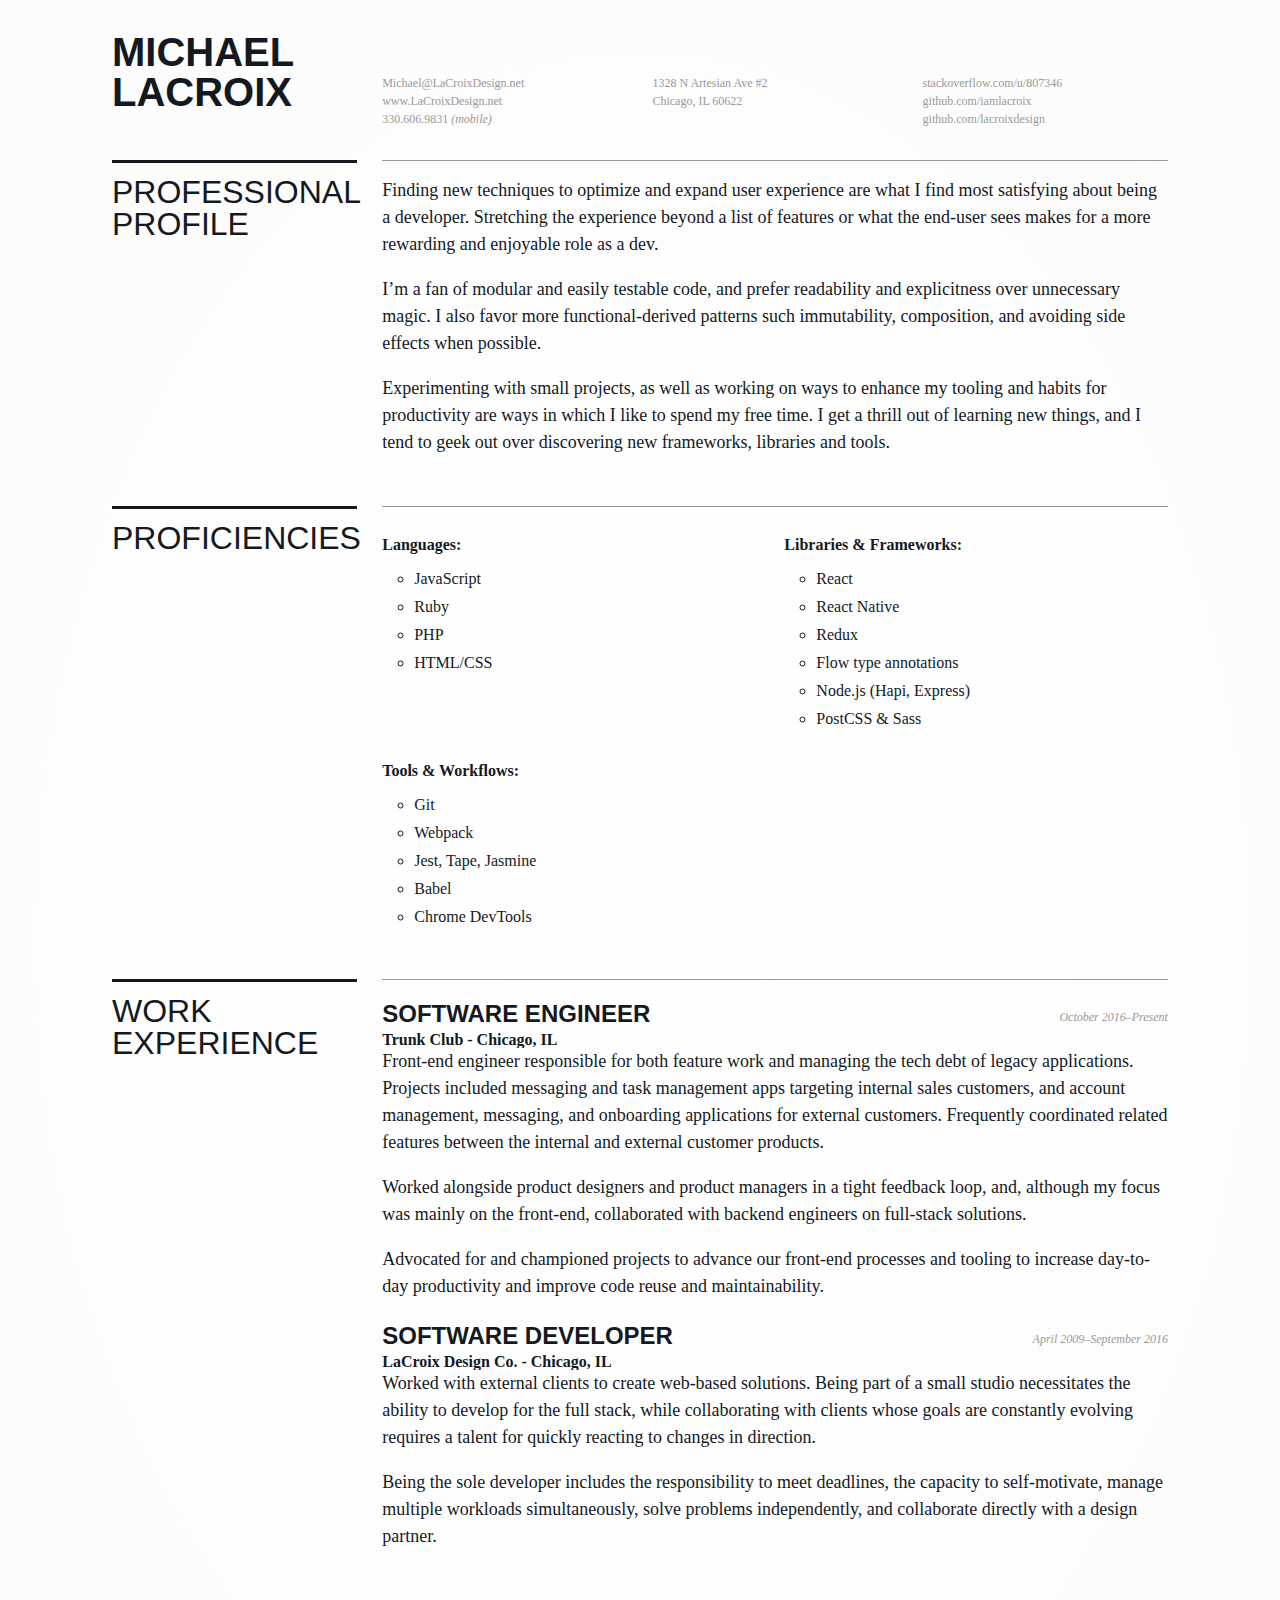
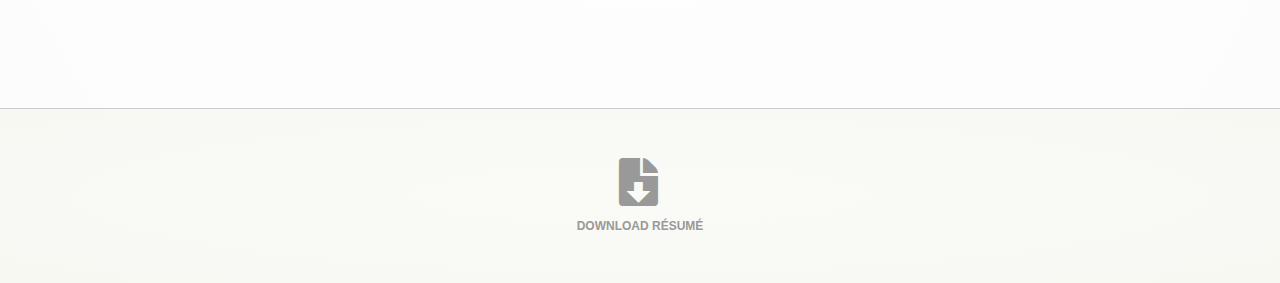
==== commit 521f9dd2: "Automated commit at 2017-11-04 21:42:56 UTC by middleman-deploy 0.1.3" ====
--- a/index.html
+++ b/index.html
@@ -6,7 +6,7 @@
 
       ga('create', 'UA-11518275-13', 'lacroix.io');
       ga('send', 'pageview');
-    </script> </head> <body> <header id=header><div class=l-constrained><div class=l-titling><h1>Michael LaCroix</h1></div><div class=l-content><div class=l-contact><div class="l-contact-item header--contact"><h4><a href="mailto:michael@lacroixdesign.net">Michael@LaCroixDesign.net</a></h4><h4><a href="//www.lacroixdesign.net" target=_blank>www.LaCroixDesign.net</a></h4><h4><a href="tel:+13306069831">330.606.9831 <em>(mobile)</em></a></h4></div><div class="l-contact-item header--contact"><h4>1328 N Artesian Ave #2<br>Chicago, IL 60622</h4></div><div class="l-contact-item header--contact ie-omega"><h4><a href="//stackoverflow.com/users/807346/michael-lacroix" target=_blank>stackoverflow.com/u/807346</a></h4><h4><a href="https://github.com/iamlacroix" target=_blank>github.com/iamlacroix</a></h4><h4><a href="https://github.com/lacroixdesign" target=_blank>github.com/lacroixdesign</a></h4></div></div></div></div></header> <div class=l-constrained><section class=l-section id=profile><div class=l-titling><div class=m-section-title><h1>Professional Profile</h1></div></div><div class="l-content m-content"><p>Finding new techniques to optimize and expand user experience are what I find most satisfying about being a developer. Stretching the experience beyond a list of features or what the end-user sees makes for a more rewarding and enjoyable role as a dev.</p><p>I’m a fan of modular and easily testable code, and prefer readability and explicitness over unnecessary magic. I also favor more functional-derived patterns such immutability, composition, and avoiding side effects when possible.</p><p>Experimenting with small projects, as well as working on ways to enhance my tooling and habits for productivity are ways in which I like to spend my free time. I get a thrill out of learning new things, and I tend to geek out over discovering new frameworks, libraries and tools.</p></div></section><section class=l-section id=skills><div class=l-titling><div class=m-section-title><h1>Proficiencies</h1></div></div><div class="l-content m-content"><div class=l-skills><h3>Languages:</h3><ul><li>JavaScript</li><li>Ruby</li><li>PHP</li><li>HTML/CSS</li></ul></div><div class="l-skills ie-omega"><h3>Libraries &amp; Frameworks:</h3><ul><li>React</li><li>React Native</li><li>Redux</li><li>Flow type annotations</li><li>Node.js (Hapi, Express)</li><li>PostCSS & Sass</li></ul></div><div class=l-skills><h3>Tools &amp; Workflows:</h3><ul class=m-skills><li>Git</li><li>Webpack</li><li>Jest, Tape, Jasmine</li><li>Babel</li><li>Chrome DevTools</li></ul></div></div></section><section class=l-section id=experience><div class=l-titling><div class=m-section-title><h1>Work Experience</h1></div></div><div class="l-content m-content"><article><div class=l-meta><div class=l-position><h2>Software Engineer</h2><h3>Trunk Club - Chicago, IL</h3></div><div class=l-timeframe><h4>October 2016&ndash;Present</h4></div></div><p>Front-end engineer responsible for both feature work and managing the tech debt of legacy applications. Work closely with product designers and product managers in a tight feedback loop to accomplish our goals.</p><p>Proactively and voluntarily champion projects to advance our front-end processes and tooling to increase day-to-day productivity and improve code reuse and maintainability.</p></article><article><div class=l-meta><div class=l-position><h2>Software Developer</h2><h3>LaCroix Design Co. - Chicago, IL</h3></div><div class=l-timeframe><h4>April 2009&ndash;September 2016</h4></div></div><p>Work with external clients to create web-based solutions. Being part of a small studio necessitates the ability to develop for the full stack, while collaborating with clients whose goals are constantly evolving requires a talent for quickly reacting to changes in direction.</p><p>Being the sole developer includes the responsibility to meet deadlines, the capacity to self-motivate, manage multiple workloads simultaneously, solve problems independently, and collaborate directly with a design partner.</p></article></div></section></div> <br/><br/><br/><footer id=footer><a href="//files.lacroix.io/documents/michael-lacroix_resume.pdf" target=_blank><i data-icon=&#xe081></i><h2>Download R&eacute;sum&eacute;</h2></a></footer> <script>
+    </script> </head> <body> <header id=header><div class=l-constrained><div class=l-titling><h1>Michael LaCroix</h1></div><div class=l-content><div class=l-contact><div class="l-contact-item header--contact"><h4><a href="mailto:michael@lacroixdesign.net">Michael@LaCroixDesign.net</a></h4><h4><a href="//www.lacroixdesign.net" target=_blank>www.LaCroixDesign.net</a></h4><h4><a href="tel:+13306069831">330.606.9831 <em>(mobile)</em></a></h4></div><div class="l-contact-item header--contact"><h4>1328 N Artesian Ave #2<br>Chicago, IL 60622</h4></div><div class="l-contact-item header--contact ie-omega"><h4><a href="//stackoverflow.com/users/807346/michael-lacroix" target=_blank>stackoverflow.com/u/807346</a></h4><h4><a href="https://github.com/iamlacroix" target=_blank>github.com/iamlacroix</a></h4><h4><a href="https://github.com/lacroixdesign" target=_blank>github.com/lacroixdesign</a></h4></div></div></div></div></header> <div class=l-constrained><section class=l-section id=profile><div class=l-titling><div class=m-section-title><h1>Professional Profile</h1></div></div><div class="l-content m-content"><p>Finding new techniques to optimize and expand user experience are what I find most satisfying about being a developer. Stretching the experience beyond a list of features or what the end-user sees makes for a more rewarding and enjoyable role as a dev.</p><p>I’m a fan of modular and easily testable code, and prefer readability and explicitness over unnecessary magic. I also favor more functional-derived patterns such immutability, composition, and avoiding side effects when possible.</p><p>Experimenting with small projects, as well as working on ways to enhance my tooling and habits for productivity are ways in which I like to spend my free time. I get a thrill out of learning new things, and I tend to geek out over discovering new frameworks, libraries and tools.</p></div></section><section class=l-section id=skills><div class=l-titling><div class=m-section-title><h1>Proficiencies</h1></div></div><div class="l-content m-content"><div class=l-skills><h3>Languages:</h3><ul><li>JavaScript</li><li>Ruby</li><li>PHP</li><li>HTML/CSS</li></ul></div><div class="l-skills ie-omega"><h3>Libraries &amp; Frameworks:</h3><ul><li>React</li><li>React Native</li><li>Redux</li><li>Flow type annotations</li><li>Node.js (Hapi, Express)</li><li>PostCSS & Sass</li></ul></div><div class=l-skills><h3>Tools &amp; Workflows:</h3><ul class=m-skills><li>Git</li><li>Webpack</li><li>Jest, Tape, Jasmine</li><li>Babel</li><li>Chrome DevTools</li></ul></div></div></section><section class=l-section id=experience><div class=l-titling><div class=m-section-title><h1>Work Experience</h1></div></div><div class="l-content m-content"><article><div class=l-meta><div class=l-position><h2>Software Engineer</h2><h3>Trunk Club - Chicago, IL</h3></div><div class=l-timeframe><h4>October 2016&ndash;Present</h4></div></div><p>Front-end engineer responsible for both feature work and managing the tech debt of legacy applications. Projects included messaging and task management apps targeting internal sales customers, and account management, messaging, and onboarding applications for external customers. Frequently coordinated related features between the internal and external customer products.</p><p>Worked alongside product designers and product managers in a tight feedback loop, and, although my focus was mainly on the front-end, collaborated with backend engineers on full-stack solutions.</p><p>Advocated for and championed projects to advance our front-end processes and tooling to increase day-to-day productivity and improve code reuse and maintainability.</p></article><article><div class=l-meta><div class=l-position><h2>Software Developer</h2><h3>LaCroix Design Co. - Chicago, IL</h3></div><div class=l-timeframe><h4>April 2009&ndash;September 2016</h4></div></div><p>Worked with external clients to create web-based solutions. Being part of a small studio necessitates the ability to develop for the full stack, while collaborating with clients whose goals are constantly evolving requires a talent for quickly reacting to changes in direction.</p><p>Being the sole developer includes the responsibility to meet deadlines, the capacity to self-motivate, manage multiple workloads simultaneously, solve problems independently, and collaborate directly with a design partner.</p></article></div></section></div> <br/><br/><br/><footer id=footer><a href="//files.lacroix.io/documents/michael-lacroix_resume.pdf" target=_blank><i data-icon=&#xe081></i><h2>Download R&eacute;sum&eacute;</h2></a></footer> <script>
       var clicky_site_ids = clicky_site_ids || [];
       clicky_site_ids.push(100743372);
       (function() {
